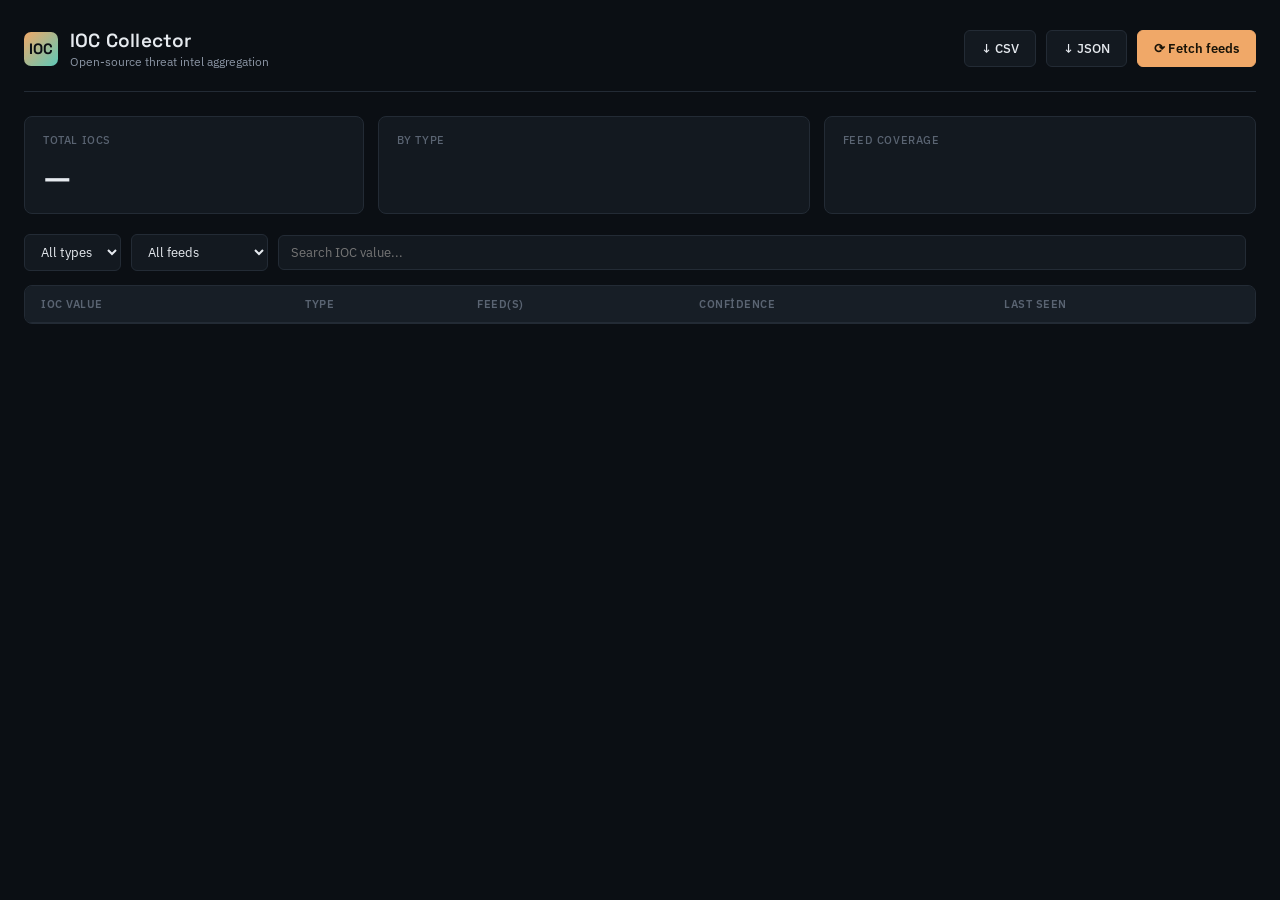
==== templates/index.html @ 56026344 "testing" ====
<!DOCTYPE html>
<html lang="az">
<head>
<meta charset="UTF-8">
<meta name="viewport" content="width=device-width, initial-scale=1.0">
<title>IOC Collector</title>
<link rel="preconnect" href="https://fonts.googleapis.com">
<link href="https://fonts.googleapis.com/css2?family=Space+Grotesk:wght@500;600;700&family=IBM+Plex+Sans:wght@400;500;600&family=IBM+Plex+Mono:wght@400;500;600&display=swap" rel="stylesheet">
<style>
  :root{
    --bg:#0B0F14;
    --panel:#131920;
    --panel-2:#171E26;
    --border:#232B35;
    --text:#E6EAEF;
    --text-dim:#8A94A3;
    --text-faint:#5A6472;
    --amber:#F0A868;
    --amber-dim:#8A6A48;
    --teal:#5EC8B8;
    --danger:#E0555F;
    --success:#5FBF77;
    --radius:8px;
  }
  *{box-sizing:border-box; margin:0; padding:0;}
  body{
    background:var(--bg);
    color:var(--text);
    font-family:'IBM Plex Sans', sans-serif;
    min-height:100vh;
  }
  .mono{font-family:'IBM Plex Mono', monospace;}
  .wrap{max-width:1280px; margin:0 auto; padding:28px 24px 60px;}

  /* Topbar */
  .topbar{
    display:flex; align-items:center; justify-content:space-between;
    padding-bottom:22px; border-bottom:1px solid var(--border); margin-bottom:24px;
  }
  .brand{display:flex; align-items:center; gap:12px;}
  .brand-mark{
    width:34px; height:34px; border-radius:7px;
    background:linear-gradient(135deg, var(--amber), var(--teal));
    display:flex; align-items:center; justify-content:center;
    font-family:'Space Grotesk', sans-serif; font-weight:700; color:#0B0F14; font-size:15px;
  }
  .brand h1{
    font-family:'Space Grotesk', sans-serif; font-size:19px; font-weight:600;
    letter-spacing:0.2px;
  }
  .brand span{color:var(--text-dim); font-size:12px; display:block; margin-top:1px;}

  .actions{display:flex; gap:10px; align-items:center;}
  .btn{
    font-family:'IBM Plex Sans', sans-serif; font-size:13px; font-weight:500;
    padding:9px 16px; border-radius:6px; border:1px solid var(--border);
    background:var(--panel); color:var(--text); cursor:pointer;
    display:flex; align-items:center; gap:7px; transition:all .15s ease;
  }
  .btn:hover{border-color:var(--text-faint); background:var(--panel-2);}
  .btn-primary{
    background:var(--amber); color:#1A1408; border-color:var(--amber); font-weight:600;
  }
  .btn-primary:hover{background:#f5b578; border-color:#f5b578;}
  .btn:disabled{opacity:.5; cursor:not-allowed;}
  .dot{width:6px; height:6px; border-radius:50%; background:currentColor;}

  /* Stat cards */
  .stats-row{
    display:grid; grid-template-columns:1.1fr 1.4fr 1.4fr; gap:14px; margin-bottom:20px;
  }
  .card{
    background:var(--panel); border:1px solid var(--border); border-radius:var(--radius);
    padding:16px 18px;
  }
  .card-label{
    font-size:11px; text-transform:uppercase; letter-spacing:0.6px; color:var(--text-faint);
    margin-bottom:10px; font-weight:500;
  }
  .big-num{
    font-family:'Space Grotesk', sans-serif; font-size:32px; font-weight:600; color:var(--text);
  }
  .big-num small{font-size:13px; color:var(--text-dim); font-weight:400; margin-left:6px;}

  .type-bars{display:flex; flex-direction:column; gap:7px;}
  .type-row{display:flex; align-items:center; gap:10px; font-size:12px;}
  .type-name{width:56px; color:var(--text-dim); font-family:'IBM Plex Mono', monospace;}
  .type-track{flex:1; height:6px; background:var(--panel-2); border-radius:3px; overflow:hidden;}
  .type-fill{height:100%; border-radius:3px; background:var(--teal);}
  .type-count{width:46px; text-align:right; color:var(--text-dim); font-family:'IBM Plex Mono', monospace;}

  .feed-list{display:flex; flex-direction:column; gap:8px;}
  .feed-row{display:flex; align-items:center; justify-content:space-between; font-size:12.5px;}
  .feed-name{display:flex; align-items:center; gap:8px; color:var(--text);}
  .feed-count{color:var(--text-dim); font-family:'IBM Plex Mono', monospace;}
  .status-dot{width:7px; height:7px; border-radius:50%; background:var(--success); box-shadow:0 0 6px var(--success);}
  .status-dot.off{background:var(--text-faint); box-shadow:none;}

  /* Filters */
  .filters{
    display:flex; gap:10px; margin-bottom:14px; flex-wrap:wrap; align-items:center;
  }
  .filters select, .filters input{
    background:var(--panel); border:1px solid var(--border); color:var(--text);
    padding:8px 12px; border-radius:6px; font-size:13px; font-family:'IBM Plex Sans', sans-serif;
  }
  .filters input{flex:1; min-width:200px;}
  .filters select:focus, .filters input:focus{outline:none; border-color:var(--amber-dim);}
  .result-count{font-size:12px; color:var(--text-faint); margin-left:auto;}

  /* Table */
  .table-wrap{
    background:var(--panel); border:1px solid var(--border); border-radius:var(--radius);
    overflow:hidden;
  }
  table{width:100%; border-collapse:collapse; font-size:13px;}
  thead th{
    text-align:left; padding:11px 16px; font-size:10.5px; text-transform:uppercase;
    letter-spacing:0.5px; color:var(--text-faint); font-weight:600;
    border-bottom:1px solid var(--border); background:var(--panel-2);
  }
  tbody td{
    padding:10px 16px; border-bottom:1px solid var(--border); vertical-align:middle;
  }
  tbody tr:last-child td{border-bottom:none;}
  tbody tr:hover{background:var(--panel-2);}
  .ioc-val{font-family:'IBM Plex Mono', monospace; font-size:12.5px; color:var(--text);
    max-width:360px; overflow:hidden; text-overflow:ellipsis; white-space:nowrap;}
  .badge{
    font-family:'IBM Plex Mono', monospace; font-size:10.5px; padding:2.5px 8px;
    border-radius:4px; text-transform:uppercase; letter-spacing:0.3px; font-weight:600;
  }
  .badge-ip{background:rgba(94,200,184,.14); color:var(--teal);}
  .badge-url{background:rgba(240,168,104,.14); color:var(--amber);}
  .badge-hash{background:rgba(224,85,95,.14); color:var(--danger);}
  .badge-domain{background:rgba(138,148,163,.14); color:var(--text-dim);}
  .feed-tag{font-family:'IBM Plex Mono', monospace; font-size:11.5px; color:var(--text-dim);}

  /* confidence mini-bar: signature element */
  .conf-wrap{display:flex; align-items:center; gap:8px;}
  .conf-segs{display:flex; gap:2px;}
  .seg{width:8px; height:9px; border-radius:1.5px; background:var(--panel-2); border:1px solid var(--border);}
  .seg.filled{background:var(--amber); border-color:var(--amber);}
  .conf-num{font-family:'IBM Plex Mono', monospace; font-size:11.5px; color:var(--text-dim); width:26px;}

  .last-seen{font-family:'IBM Plex Mono', monospace; font-size:11.5px; color:var(--text-faint);}

  /* Pagination */
  .pagination{
    display:flex; align-items:center; justify-content:center; gap:6px; padding:16px;
  }
  .page-btn{
    background:var(--panel-2); border:1px solid var(--border); color:var(--text-dim);
    padding:6px 12px; border-radius:5px; font-size:12px; cursor:pointer; font-family:'IBM Plex Mono', monospace;
  }
  .page-btn:hover:not(:disabled){border-color:var(--text-faint); color:var(--text);}
  .page-btn:disabled{opacity:.4; cursor:not-allowed;}
  .page-info{font-size:12px; color:var(--text-faint); padding:0 10px; font-family:'IBM Plex Mono', monospace;}

  .empty-state{padding:60px 20px; text-align:center; color:var(--text-faint); font-size:13px;}

  .toast{
    position:fixed; bottom:22px; right:22px; background:var(--panel); border:1px solid var(--border);
    border-left:3px solid var(--amber); border-radius:6px; padding:13px 18px; font-size:13px;
    box-shadow:0 8px 24px rgba(0,0,0,.4); display:none; max-width:340px;
  }
  .toast.show{display:block;}
  .toast.error{border-left-color:var(--danger);}

  @keyframes spin{to{transform:rotate(360deg);}}
  .spinner{
    width:13px; height:13px; border:2px solid rgba(255,255,255,.25); border-top-color:#1A1408;
    border-radius:50%; animation:spin .6s linear infinite; display:none;
  }
  .btn-primary.loading .spinner{display:inline-block;}
  .btn-primary.loading .btn-label{display:none;}

  @media (max-width:900px){
    .stats-row{grid-template-columns:1fr;}
    .ioc-val{max-width:160px;}
  }
</style>
</head>
<body>
<div class="wrap">

  <div class="topbar">
    <div class="brand">
      <div class="brand-mark">IOC</div>
      <div>
        <h1>IOC Collector</h1>
        <span>Open-source threat intel aggregation</span>
      </div>
    </div>
    <div class="actions">
      <button class="btn" id="exportCsvBtn">↓ CSV</button>
      <button class="btn" id="exportJsonBtn">↓ JSON</button>
      <button class="btn btn-primary" id="fetchBtn">
        <span class="spinner"></span>
        <span class="btn-label">⟳ Fetch feeds</span>
      </button>
    </div>
  </div>

  <div class="stats-row">
    <div class="card">
      <div class="card-label">Total IOCs</div>
      <div class="big-num" id="totalCount">—</div>
    </div>
    <div class="card">
      <div class="card-label">By Type</div>
      <div class="type-bars" id="typeBars"></div>
    </div>
    <div class="card">
      <div class="card-label">Feed Coverage</div>
      <div class="feed-list" id="feedList"></div>
    </div>
  </div>

  <div class="filters">
    <select id="typeFilter">
      <option value="">All types</option>
      <option value="ip">IP</option>
      <option value="url">URL</option>
      <option value="hash">Hash</option>
      <option value="domain">Domain</option>
    </select>
    <select id="feedFilter">
      <option value="">All feeds</option>
      <option value="feodo">Feodo</option>
      <option value="urlhaus">URLhaus</option>
      <option value="malwarebazaar">MalwareBazaar</option>
      <option value="spamhaus">Spamhaus</option>
    </select>
    <input type="text" id="searchInput" placeholder="Search IOC value...">
    <span class="result-count" id="resultCount"></span>
  </div>

  <div class="table-wrap">
    <table>
      <thead>
        <tr>
          <th>IOC Value</th>
          <th>Type</th>
          <th>Feed(s)</th>
          <th>Confidence</th>
          <th>Last Seen</th>
        </tr>
      </thead>
      <tbody id="tableBody"></tbody>
    </table>
    <div class="empty-state" id="emptyState" style="display:none;">
      No IOCs yet — click <strong>Fetch feeds</strong> to pull the latest indicators.
    </div>
  </div>

  <div class="pagination" id="pagination"></div>

</div>

<div class="toast" id="toast"></div>

<script>
const state = { page: 1, per_page: 50, type: "", feed: "", search: "" };
let searchDebounce = null;

const typeColors = { ip: "var(--teal)", url: "var(--amber)", hash: "var(--danger)", domain: "var(--text-dim)" };

function showToast(msg, isError=false){
  const t = document.getElementById("toast");
  t.textContent = msg;
  t.className = "toast show" + (isError ? " error" : "");
  setTimeout(()=> t.classList.remove("show"), 4200);
}

function badgeClass(type){
  return "badge badge-" + (["ip","url","hash","domain"].includes(type) ? type : "domain");
}

function confidenceBar(score){
  const filled = Math.round((score||0) / 25);
  let segs = "";
  for(let i=0;i<4;i++){
    segs += `<div class="seg ${i < filled ? 'filled' : ''}"></div>`;
  }
  return `<div class="conf-wrap"><div class="conf-segs">${segs}</div><span class="conf-num">${score||0}</span></div>`;
}

function formatDate(iso){
  if(!iso) return "—";
  try{
    const d = new Date(iso);
    return d.toISOString().slice(0,16).replace("T"," ");
  }catch(e){ return iso; }
}

async function loadStats(){
  const res = await fetch("/api/stats");
  const data = await res.json();

  document.getElementById("totalCount").innerHTML =
    data.total.toLocaleString() + (data.total ? "" : "");

  const maxType = Math.max(1, ...Object.values(data.by_type));
  const typeBars = document.getElementById("typeBars");
  typeBars.innerHTML = "";
  const order = ["ip","url","hash","domain"];
  order.forEach(t => {
    const count = data.by_type[t] || 0;
    if(count === 0 && !(t in data.by_type)) return;
    typeBars.innerHTML += `
      <div class="type-row">
        <span class="type-name">${t}</span>
        <div class="type-track"><div class="type-fill" style="width:${(count/maxType*100)}%; background:${typeColors[t]||'var(--teal)'}"></div></div>
        <span class="type-count">${count.toLocaleString()}</span>
      </div>`;
  });

  const feedList = document.getElementById("feedList");
  feedList.innerHTML = "";
  Object.entries(data.by_feed).forEach(([name, count]) => {
    feedList.innerHTML += `
      <div class="feed-row">
        <span class="feed-name"><span class="status-dot ${count>0?'':'off'}"></span>${name}</span>
        <span class="feed-count">${count.toLocaleString()}</span>
      </div>`;
  });
}

async function loadTable(){
  const params = new URLSearchParams({
    page: state.page, per_page: state.per_page,
    type: state.type, feed: state.feed, search: state.search
  });
  const res = await fetch("/api/iocs?" + params.toString());
  const data = await res.json();

  const tbody = document.getElementById("tableBody");
  const emptyState = document.getElementById("emptyState");

  if(data.items.length === 0){
    tbody.innerHTML = "";
    emptyState.style.display = "block";
  } else {
    emptyState.style.display = "none";
    tbody.innerHTML = data.items.map(ioc => `
      <tr>
        <td><div class="ioc-val" title="${escapeHtml(ioc.ioc_value)}">${escapeHtml(ioc.ioc_value)}</div></td>
        <td><span class="${badgeClass(ioc.ioc_type)}">${ioc.ioc_type}</span></td>
        <td><span class="feed-tag">${escapeHtml(ioc.source_feed || "")}</span></td>
        <td>${confidenceBar(ioc.confidence_score)}</td>
        <td><span class="last-seen">${formatDate(ioc.last_seen)}</span></td>
      </tr>
    `).join("");
  }

  document.getElementById("resultCount").textContent =
    data.total.toLocaleString() + " result" + (data.total===1?"":"s");

  renderPagination(data.page, data.total_pages);
}

function escapeHtml(s){
  const div = document.createElement("div");
  div.textContent = s ?? "";
  return div.innerHTML;
}

function renderPagination(page, totalPages){
  const el = document.getElementById("pagination");
  if(totalPages <= 1){ el.innerHTML = ""; return; }
  el.innerHTML = `
    <button class="page-btn" id="prevBtn" ${page<=1?"disabled":""}>← Prev</button>
    <span class="page-info">Page ${page} / ${totalPages}</span>
    <button class="page-btn" id="nextBtn" ${page>=totalPages?"disabled":""}>Next →</button>
  `;
  document.getElementById("prevBtn")?.addEventListener("click", ()=>{ state.page--; loadTable(); });
  document.getElementById("nextBtn")?.addEventListener("click", ()=>{ state.page++; loadTable(); });
}

async function refreshAll(){
  await Promise.all([loadStats(), loadTable()]);
}

document.getElementById("typeFilter").addEventListener("change", e=>{
  state.type = e.target.value; state.page = 1; loadTable();
});
document.getElementById("feedFilter").addEventListener("change", e=>{
  state.feed = e.target.value; state.page = 1; loadTable();
});
document.getElementById("searchInput").addEventListener("input", e=>{
  clearTimeout(searchDebounce);
  searchDebounce = setTimeout(()=>{
    state.search = e.target.value; state.page = 1; loadTable();
  }, 350);
});

document.getElementById("fetchBtn").addEventListener("click", async ()=>{
  const btn = document.getElementById("fetchBtn");
  btn.classList.add("loading");
  btn.disabled = true;
  try{
    const res = await fetch("/api/fetch", { method:"POST" });
    const data = await res.json();
    if(data.status === "ok"){
      showToast(`Fetched ${data.normalized_count.toLocaleString()} IOCs → ${data.total_in_db.toLocaleString()} total in DB`);
      await refreshAll();
    } else {
      showToast("Fetch failed: " + data.message, true);
    }
  } catch(e){
    showToast("Fetch failed: " + e.message, true);
  } finally {
    btn.classList.remove("loading");
    btn.disabled = false;
  }
});

document.getElementById("exportCsvBtn").addEventListener("click", ()=>{
  window.location.href = "/api/export?format=csv";
});
document.getElementById("exportJsonBtn").addEventListener("click", ()=>{
  window.location.href = "/api/export?format=json";
});

refreshAll();
</script>
</body>
</html>
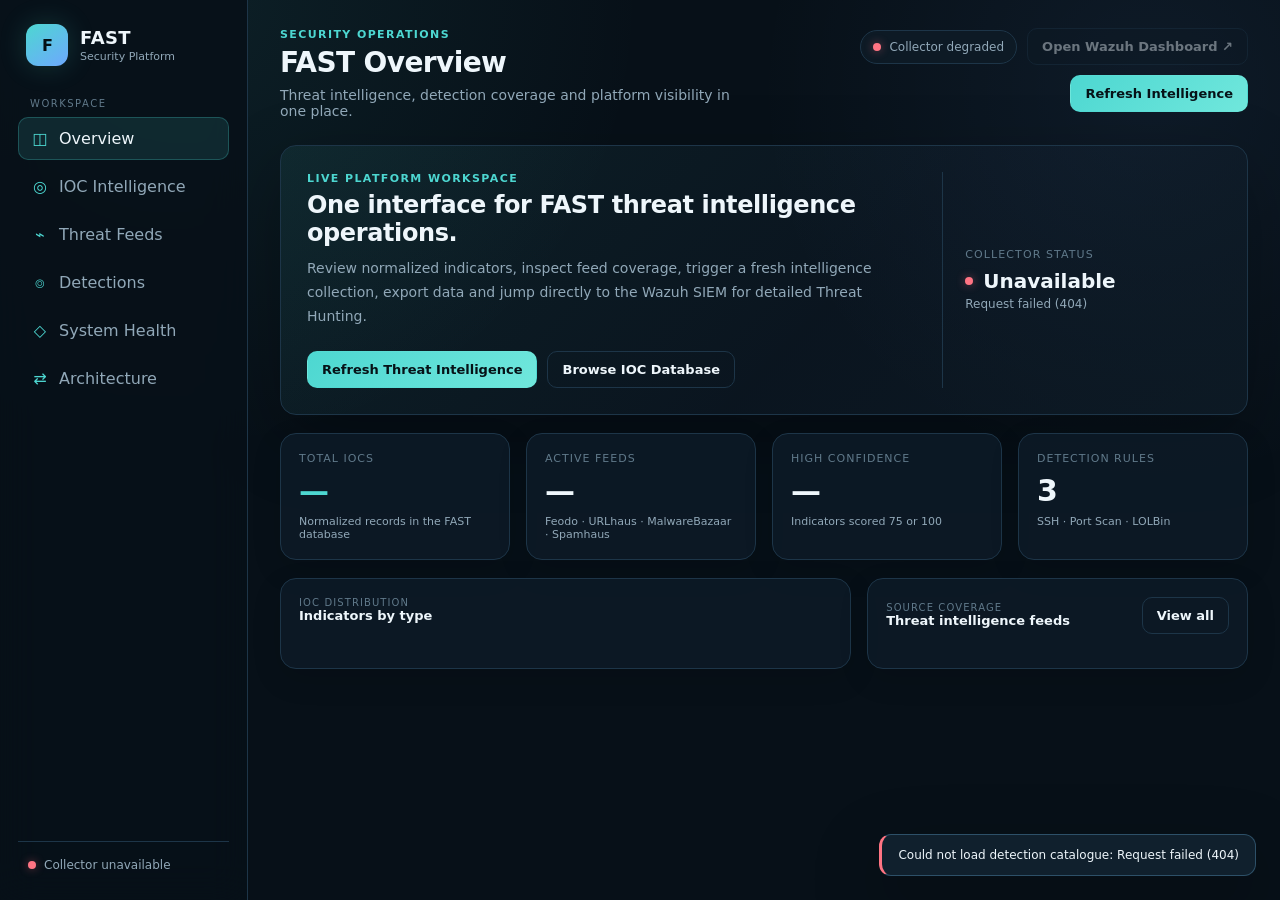
==== commit 7d22e821: "build FAST security dashboard UI" ====
--- a/templates/index.html
+++ b/templates/index.html
@@ -1,429 +1,478 @@
 <!DOCTYPE html>
-<html lang="az">
+<html lang="en">
 <head>
 <meta charset="UTF-8">
 <meta name="viewport" content="width=device-width, initial-scale=1.0">
-<title>IOC Collector</title>
-<link rel="preconnect" href="https://fonts.googleapis.com">
-<link href="https://fonts.googleapis.com/css2?family=Space+Grotesk:wght@500;600;700&family=IBM+Plex+Sans:wght@400;500;600&family=IBM+Plex+Mono:wght@400;500;600&display=swap" rel="stylesheet">
+<meta name="color-scheme" content="dark">
+<title>FAST Security Platform</title>
 <style>
   :root{
-    --bg:#0B0F14;
-    --panel:#131920;
-    --panel-2:#171E26;
-    --border:#232B35;
-    --text:#E6EAEF;
-    --text-dim:#8A94A3;
-    --text-faint:#5A6472;
-    --amber:#F0A868;
-    --amber-dim:#8A6A48;
-    --teal:#5EC8B8;
-    --danger:#E0555F;
-    --success:#5FBF77;
-    --radius:8px;
-  }
-  *{box-sizing:border-box; margin:0; padding:0;}
+    --bg:#071018;
+    --bg-soft:#0a1520;
+    --panel:#0d1a25;
+    --panel-2:#112231;
+    --panel-3:#152a3b;
+    --border:#1d3548;
+    --border-strong:#2d5068;
+    --text:#eef6fb;
+    --muted:#91a8b8;
+    --faint:#60798a;
+    --cyan:#4dd7d1;
+    --cyan-soft:rgba(77,215,209,.12);
+    --blue:#6ea8fe;
+    --amber:#f2b56b;
+    --red:#ff7483;
+    --green:#5dde94;
+    --shadow:0 24px 70px rgba(0,0,0,.28);
+    --radius:16px;
+    --radius-sm:10px;
+  }
+  *{box-sizing:border-box}
+  html{scroll-behavior:smooth}
   body{
-    background:var(--bg);
+    margin:0;
+    min-height:100vh;
+    background:
+      radial-gradient(circle at 15% 0%, rgba(77,215,209,.08), transparent 32%),
+      radial-gradient(circle at 90% 10%, rgba(110,168,254,.07), transparent 28%),
+      var(--bg);
     color:var(--text);
-    font-family:'IBM Plex Sans', sans-serif;
-    min-height:100vh;
-  }
-  .mono{font-family:'IBM Plex Mono', monospace;}
-  .wrap{max-width:1280px; margin:0 auto; padding:28px 24px 60px;}
-
-  /* Topbar */
-  .topbar{
-    display:flex; align-items:center; justify-content:space-between;
-    padding-bottom:22px; border-bottom:1px solid var(--border); margin-bottom:24px;
-  }
-  .brand{display:flex; align-items:center; gap:12px;}
+    font-family:Inter,ui-sans-serif,system-ui,-apple-system,BlinkMacSystemFont,"Segoe UI",sans-serif;
+  }
+  button,input,select{font:inherit}
+  button{color:inherit}
+  a{color:inherit;text-decoration:none}
+  .mono{font-family:"SFMono-Regular",Consolas,"Liberation Mono",monospace}
+
+  .app{display:grid;grid-template-columns:248px minmax(0,1fr);min-height:100vh}
+  .sidebar{
+    position:sticky;top:0;height:100vh;padding:24px 18px;border-right:1px solid var(--border);
+    background:rgba(7,16,24,.88);backdrop-filter:blur(18px);display:flex;flex-direction:column;z-index:10;
+  }
+  .brand{display:flex;align-items:center;gap:12px;padding:0 8px 24px}
   .brand-mark{
-    width:34px; height:34px; border-radius:7px;
-    background:linear-gradient(135deg, var(--amber), var(--teal));
-    display:flex; align-items:center; justify-content:center;
-    font-family:'Space Grotesk', sans-serif; font-weight:700; color:#0B0F14; font-size:15px;
-  }
-  .brand h1{
-    font-family:'Space Grotesk', sans-serif; font-size:19px; font-weight:600;
-    letter-spacing:0.2px;
-  }
-  .brand span{color:var(--text-dim); font-size:12px; display:block; margin-top:1px;}
-
-  .actions{display:flex; gap:10px; align-items:center;}
+    width:42px;height:42px;border-radius:12px;display:grid;place-items:center;
+    background:linear-gradient(145deg,var(--cyan),var(--blue));color:#041016;font-weight:900;letter-spacing:-1px;
+    box-shadow:0 0 28px rgba(77,215,209,.18);
+  }
+  .brand-title{font-size:18px;font-weight:800;letter-spacing:.4px}
+  .brand-sub{font-size:11px;color:var(--muted);margin-top:2px}
+  .nav-label{font-size:10px;text-transform:uppercase;letter-spacing:1.5px;color:var(--faint);padding:8px 12px}
+  .nav{display:flex;flex-direction:column;gap:5px}
+  .nav-btn{
+    width:100%;border:1px solid transparent;background:transparent;border-radius:10px;padding:11px 12px;
+    text-align:left;display:flex;align-items:center;gap:10px;color:var(--muted);cursor:pointer;transition:.16s ease;
+  }
+  .nav-btn:hover{color:var(--text);background:rgba(255,255,255,.025);border-color:var(--border)}
+  .nav-btn.active{color:var(--text);background:var(--cyan-soft);border-color:rgba(77,215,209,.25)}
+  .nav-icon{width:18px;text-align:center;color:var(--cyan)}
+  .sidebar-footer{margin-top:auto;padding:16px 10px 4px;border-top:1px solid var(--border)}
+  .mini-status{display:flex;align-items:center;gap:8px;color:var(--muted);font-size:12px}
+  .status-dot{width:8px;height:8px;border-radius:50%;background:var(--faint)}
+  .status-dot.good{background:var(--green);box-shadow:0 0 10px rgba(93,222,148,.55)}
+  .status-dot.bad{background:var(--red);box-shadow:0 0 10px rgba(255,116,131,.45)}
+
+  .main{min-width:0;padding:28px 32px 64px}
+  .topbar{display:flex;align-items:flex-start;justify-content:space-between;gap:20px;margin-bottom:26px}
+  .eyebrow{font-size:11px;text-transform:uppercase;letter-spacing:1.4px;color:var(--cyan);font-weight:700;margin-bottom:6px}
+  h1{font-size:28px;line-height:1.15;margin:0;font-weight:800;letter-spacing:-.6px}
+  .subtitle{margin:8px 0 0;color:var(--muted);font-size:14px}
+  .top-actions{display:flex;align-items:center;gap:10px;flex-wrap:wrap;justify-content:flex-end}
+  .health-pill{display:flex;align-items:center;gap:8px;padding:9px 12px;border:1px solid var(--border);border-radius:999px;background:var(--panel);font-size:12px;color:var(--muted)}
+
   .btn{
-    font-family:'IBM Plex Sans', sans-serif; font-size:13px; font-weight:500;
-    padding:9px 16px; border-radius:6px; border:1px solid var(--border);
-    background:var(--panel); color:var(--text); cursor:pointer;
-    display:flex; align-items:center; gap:7px; transition:all .15s ease;
-  }
-  .btn:hover{border-color:var(--text-faint); background:var(--panel-2);}
-  .btn-primary{
-    background:var(--amber); color:#1A1408; border-color:var(--amber); font-weight:600;
-  }
-  .btn-primary:hover{background:#f5b578; border-color:#f5b578;}
-  .btn:disabled{opacity:.5; cursor:not-allowed;}
-  .dot{width:6px; height:6px; border-radius:50%; background:currentColor;}
-
-  /* Stat cards */
-  .stats-row{
-    display:grid; grid-template-columns:1.1fr 1.4fr 1.4fr; gap:14px; margin-bottom:20px;
-  }
-  .card{
-    background:var(--panel); border:1px solid var(--border); border-radius:var(--radius);
-    padding:16px 18px;
-  }
-  .card-label{
-    font-size:11px; text-transform:uppercase; letter-spacing:0.6px; color:var(--text-faint);
-    margin-bottom:10px; font-weight:500;
-  }
-  .big-num{
-    font-family:'Space Grotesk', sans-serif; font-size:32px; font-weight:600; color:var(--text);
-  }
-  .big-num small{font-size:13px; color:var(--text-dim); font-weight:400; margin-left:6px;}
-
-  .type-bars{display:flex; flex-direction:column; gap:7px;}
-  .type-row{display:flex; align-items:center; gap:10px; font-size:12px;}
-  .type-name{width:56px; color:var(--text-dim); font-family:'IBM Plex Mono', monospace;}
-  .type-track{flex:1; height:6px; background:var(--panel-2); border-radius:3px; overflow:hidden;}
-  .type-fill{height:100%; border-radius:3px; background:var(--teal);}
-  .type-count{width:46px; text-align:right; color:var(--text-dim); font-family:'IBM Plex Mono', monospace;}
-
-  .feed-list{display:flex; flex-direction:column; gap:8px;}
-  .feed-row{display:flex; align-items:center; justify-content:space-between; font-size:12.5px;}
-  .feed-name{display:flex; align-items:center; gap:8px; color:var(--text);}
-  .feed-count{color:var(--text-dim); font-family:'IBM Plex Mono', monospace;}
-  .status-dot{width:7px; height:7px; border-radius:50%; background:var(--success); box-shadow:0 0 6px var(--success);}
-  .status-dot.off{background:var(--text-faint); box-shadow:none;}
-
-  /* Filters */
-  .filters{
-    display:flex; gap:10px; margin-bottom:14px; flex-wrap:wrap; align-items:center;
-  }
-  .filters select, .filters input{
-    background:var(--panel); border:1px solid var(--border); color:var(--text);
-    padding:8px 12px; border-radius:6px; font-size:13px; font-family:'IBM Plex Sans', sans-serif;
-  }
-  .filters input{flex:1; min-width:200px;}
-  .filters select:focus, .filters input:focus{outline:none; border-color:var(--amber-dim);}
-  .result-count{font-size:12px; color:var(--text-faint); margin-left:auto;}
-
-  /* Table */
-  .table-wrap{
-    background:var(--panel); border:1px solid var(--border); border-radius:var(--radius);
-    overflow:hidden;
-  }
-  table{width:100%; border-collapse:collapse; font-size:13px;}
-  thead th{
-    text-align:left; padding:11px 16px; font-size:10.5px; text-transform:uppercase;
-    letter-spacing:0.5px; color:var(--text-faint); font-weight:600;
-    border-bottom:1px solid var(--border); background:var(--panel-2);
-  }
-  tbody td{
-    padding:10px 16px; border-bottom:1px solid var(--border); vertical-align:middle;
-  }
-  tbody tr:last-child td{border-bottom:none;}
-  tbody tr:hover{background:var(--panel-2);}
-  .ioc-val{font-family:'IBM Plex Mono', monospace; font-size:12.5px; color:var(--text);
-    max-width:360px; overflow:hidden; text-overflow:ellipsis; white-space:nowrap;}
-  .badge{
-    font-family:'IBM Plex Mono', monospace; font-size:10.5px; padding:2.5px 8px;
-    border-radius:4px; text-transform:uppercase; letter-spacing:0.3px; font-weight:600;
-  }
-  .badge-ip{background:rgba(94,200,184,.14); color:var(--teal);}
-  .badge-url{background:rgba(240,168,104,.14); color:var(--amber);}
-  .badge-hash{background:rgba(224,85,95,.14); color:var(--danger);}
-  .badge-domain{background:rgba(138,148,163,.14); color:var(--text-dim);}
-  .feed-tag{font-family:'IBM Plex Mono', monospace; font-size:11.5px; color:var(--text-dim);}
-
-  /* confidence mini-bar: signature element */
-  .conf-wrap{display:flex; align-items:center; gap:8px;}
-  .conf-segs{display:flex; gap:2px;}
-  .seg{width:8px; height:9px; border-radius:1.5px; background:var(--panel-2); border:1px solid var(--border);}
-  .seg.filled{background:var(--amber); border-color:var(--amber);}
-  .conf-num{font-family:'IBM Plex Mono', monospace; font-size:11.5px; color:var(--text-dim); width:26px;}
-
-  .last-seen{font-family:'IBM Plex Mono', monospace; font-size:11.5px; color:var(--text-faint);}
-
-  /* Pagination */
-  .pagination{
-    display:flex; align-items:center; justify-content:center; gap:6px; padding:16px;
-  }
-  .page-btn{
-    background:var(--panel-2); border:1px solid var(--border); color:var(--text-dim);
-    padding:6px 12px; border-radius:5px; font-size:12px; cursor:pointer; font-family:'IBM Plex Mono', monospace;
-  }
-  .page-btn:hover:not(:disabled){border-color:var(--text-faint); color:var(--text);}
-  .page-btn:disabled{opacity:.4; cursor:not-allowed;}
-  .page-info{font-size:12px; color:var(--text-faint); padding:0 10px; font-family:'IBM Plex Mono', monospace;}
-
-  .empty-state{padding:60px 20px; text-align:center; color:var(--text-faint); font-size:13px;}
-
-  .toast{
-    position:fixed; bottom:22px; right:22px; background:var(--panel); border:1px solid var(--border);
-    border-left:3px solid var(--amber); border-radius:6px; padding:13px 18px; font-size:13px;
-    box-shadow:0 8px 24px rgba(0,0,0,.4); display:none; max-width:340px;
-  }
-  .toast.show{display:block;}
-  .toast.error{border-left-color:var(--danger);}
-
-  @keyframes spin{to{transform:rotate(360deg);}}
-  .spinner{
-    width:13px; height:13px; border:2px solid rgba(255,255,255,.25); border-top-color:#1A1408;
-    border-radius:50%; animation:spin .6s linear infinite; display:none;
-  }
-  .btn-primary.loading .spinner{display:inline-block;}
-  .btn-primary.loading .btn-label{display:none;}
-
-  @media (max-width:900px){
-    .stats-row{grid-template-columns:1fr;}
-    .ioc-val{max-width:160px;}
-  }
+    border:1px solid var(--border);background:var(--panel);border-radius:10px;padding:10px 14px;
+    cursor:pointer;font-size:13px;font-weight:700;transition:.16s ease;display:inline-flex;align-items:center;justify-content:center;gap:8px;
+  }
+  .btn:hover:not(:disabled){border-color:var(--border-strong);background:var(--panel-2);transform:translateY(-1px)}
+  .btn:disabled{opacity:.42;cursor:not-allowed}
+  .btn-primary{background:linear-gradient(135deg,var(--cyan),#70e7dc);border-color:transparent;color:#061217}
+  .btn-primary:hover:not(:disabled){background:linear-gradient(135deg,#68e5df,#8ff0e7)}
+  .btn-ghost{background:transparent}
+  .btn-danger{border-color:rgba(255,116,131,.25);color:#ffc3ca}
+  .spinner{width:14px;height:14px;border:2px solid rgba(6,18,23,.25);border-top-color:#061217;border-radius:50%;animation:spin .65s linear infinite;display:none}
+  .loading .spinner{display:inline-block}
+  @keyframes spin{to{transform:rotate(360deg)}}
+
+  .view{display:none}
+  .view.active{display:block;animation:fade .18s ease}
+  @keyframes fade{from{opacity:.65;transform:translateY(3px)}to{opacity:1;transform:none}}
+
+  .hero{
+    display:grid;grid-template-columns:minmax(0,1.55fr) minmax(260px,.7fr);gap:18px;padding:26px;
+    border:1px solid var(--border);border-radius:var(--radius);background:linear-gradient(135deg,rgba(77,215,209,.08),rgba(110,168,254,.03) 58%,rgba(13,26,37,.92));box-shadow:var(--shadow);margin-bottom:18px;
+  }
+  .hero h2{font-size:24px;margin:0 0 10px;letter-spacing:-.4px}
+  .hero p{margin:0;color:var(--muted);font-size:14px;line-height:1.7;max-width:700px}
+  .hero-actions{display:flex;gap:10px;margin-top:22px;flex-wrap:wrap}
+  .hero-side{border-left:1px solid var(--border);padding-left:22px;display:flex;flex-direction:column;justify-content:center}
+  .hero-side-label{font-size:11px;text-transform:uppercase;color:var(--faint);letter-spacing:1.1px}
+  .hero-state{display:flex;align-items:center;gap:10px;font-size:20px;font-weight:800;margin:8px 0 4px}
+  .hero-note{font-size:12px;color:var(--muted)}
+
+  .grid{display:grid;gap:16px}
+  .metrics{grid-template-columns:repeat(4,minmax(0,1fr));margin-bottom:18px}
+  .two-col{grid-template-columns:minmax(0,1.2fr) minmax(300px,.8fr)}
+  .three-col{grid-template-columns:repeat(3,minmax(0,1fr))}
+  .card{background:rgba(13,26,37,.92);border:1px solid var(--border);border-radius:var(--radius);padding:18px;box-shadow:0 10px 30px rgba(0,0,0,.12)}
+  .card-head{display:flex;align-items:center;justify-content:space-between;gap:10px;margin-bottom:16px}
+  .card-title{font-size:13px;font-weight:800}
+  .card-kicker{font-size:10px;text-transform:uppercase;letter-spacing:1.1px;color:var(--faint)}
+  .metric-label{font-size:11px;text-transform:uppercase;letter-spacing:1px;color:var(--faint);margin-bottom:8px}
+  .metric-value{font-size:30px;font-weight:850;letter-spacing:-.7px}
+  .metric-foot{font-size:11px;color:var(--muted);margin-top:7px}
+  .metric-accent{color:var(--cyan)}
+
+  .bars{display:flex;flex-direction:column;gap:12px}
+  .bar-row{display:grid;grid-template-columns:72px minmax(0,1fr) 64px;align-items:center;gap:10px;font-size:12px}
+  .bar-label{color:var(--muted);text-transform:uppercase;font-size:10px;font-weight:700;letter-spacing:.6px}
+  .bar-track{height:7px;border-radius:999px;background:#0a141d;border:1px solid var(--border);overflow:hidden}
+  .bar-fill{height:100%;border-radius:999px;background:linear-gradient(90deg,var(--cyan),var(--blue))}
+  .bar-count{text-align:right;color:var(--muted)}
+
+  .feed-summary{display:flex;flex-direction:column;gap:10px}
+  .feed-row{display:flex;align-items:center;justify-content:space-between;padding:10px 0;border-bottom:1px solid rgba(29,53,72,.65)}
+  .feed-row:last-child{border-bottom:0}
+  .feed-name{display:flex;align-items:center;gap:9px;font-size:13px;font-weight:700}
+  .feed-count{font-size:12px;color:var(--muted)}
+
+  .section-head{display:flex;align-items:flex-end;justify-content:space-between;gap:16px;margin-bottom:18px}
+  .section-head h2{font-size:22px;margin:0;letter-spacing:-.4px}
+  .section-head p{font-size:13px;color:var(--muted);margin:6px 0 0}
+  .section-actions{display:flex;gap:9px;flex-wrap:wrap}
+
+  .filters{display:grid;grid-template-columns:minmax(220px,1.4fr) 150px 180px 170px auto;gap:10px;margin-bottom:14px;align-items:center}
+  .control{width:100%;background:var(--panel);border:1px solid var(--border);border-radius:10px;padding:10px 12px;color:var(--text);outline:none}
+  .control:focus{border-color:rgba(77,215,209,.45);box-shadow:0 0 0 3px rgba(77,215,209,.06)}
+  .result-count{font-size:12px;color:var(--faint);text-align:right;white-space:nowrap}
+
+  .table-card{padding:0;overflow:hidden}
+  .table-scroll{overflow:auto}
+  table{width:100%;border-collapse:collapse;min-width:860px}
+  th{font-size:10px;text-transform:uppercase;letter-spacing:.9px;text-align:left;color:var(--faint);padding:13px 16px;background:var(--panel-2);border-bottom:1px solid var(--border)}
+  td{font-size:12.5px;padding:12px 16px;border-bottom:1px solid rgba(29,53,72,.62);vertical-align:middle}
+  tbody tr:hover{background:rgba(77,215,209,.025)}
+  tbody tr:last-child td{border-bottom:0}
+  .ioc-value{display:block;max-width:390px;overflow:hidden;text-overflow:ellipsis;white-space:nowrap}
+  .tag{display:inline-flex;align-items:center;border-radius:999px;padding:4px 8px;font-size:10px;font-weight:800;text-transform:uppercase;letter-spacing:.45px;border:1px solid var(--border)}
+  .tag.ip{color:#8ff3eb;background:rgba(77,215,209,.08);border-color:rgba(77,215,209,.18)}
+  .tag.url{color:#ffd39f;background:rgba(242,181,107,.08);border-color:rgba(242,181,107,.18)}
+  .tag.hash{color:#ffabb5;background:rgba(255,116,131,.08);border-color:rgba(255,116,131,.18)}
+  .tag.domain{color:#b9c9d4;background:rgba(145,168,184,.08)}
+  .confidence{display:flex;align-items:center;gap:8px}
+  .conf-segs{display:flex;gap:3px}
+  .seg{width:9px;height:10px;background:#0a141d;border:1px solid var(--border);border-radius:2px}
+  .seg.on{background:var(--cyan);border-color:var(--cyan)}
+  .empty{padding:52px 20px;text-align:center;color:var(--muted);display:none}
+  .pagination{display:flex;align-items:center;justify-content:center;gap:9px;padding:15px;border-top:1px solid var(--border)}
+  .page-btn{border:1px solid var(--border);background:var(--panel-2);border-radius:8px;padding:7px 11px;color:var(--muted);cursor:pointer}
+  .page-btn:disabled{opacity:.35;cursor:not-allowed}
+  .page-info{font-size:11px;color:var(--faint);padding:0 6px}
+
+  .feed-grid{grid-template-columns:repeat(2,minmax(0,1fr))}
+  .feed-card{position:relative;overflow:hidden}
+  .feed-card:before{content:"";position:absolute;inset:0 auto 0 0;width:3px;background:var(--cyan)}
+  .feed-card-top{display:flex;align-items:center;justify-content:space-between;margin-bottom:18px}
+  .feed-card h3{margin:0;font-size:17px}
+  .feed-card p{color:var(--muted);font-size:12.5px;line-height:1.6;margin:0}
+  .feed-meta{display:flex;justify-content:space-between;gap:12px;margin-top:18px;padding-top:14px;border-top:1px solid var(--border)}
+  .feed-meta strong{display:block;font-size:20px}
+  .feed-meta span{font-size:10px;text-transform:uppercase;letter-spacing:.8px;color:var(--faint)}
+  .state-chip{font-size:10px;font-weight:800;text-transform:uppercase;letter-spacing:.5px;padding:5px 8px;border-radius:999px;border:1px solid var(--border)}
+  .state-chip.live{color:#8ff0ba;border-color:rgba(93,222,148,.25);background:rgba(93,222,148,.07)}
+  .state-chip.idle{color:var(--muted)}
+
+  .detection-grid{grid-template-columns:repeat(3,minmax(0,1fr))}
+  .detection-card{display:flex;flex-direction:column;min-height:245px}
+  .detection-rule{font-size:11px;color:var(--cyan);letter-spacing:.7px;margin-bottom:12px}
+  .detection-card h3{font-size:17px;margin:0 0 10px}
+  .detection-card p{font-size:12.5px;line-height:1.65;color:var(--muted);margin:0}
+  .detection-bottom{margin-top:auto;padding-top:18px;display:flex;align-items:center;justify-content:space-between;border-top:1px solid var(--border)}
+  .severity{font-size:11px;color:var(--muted)}
+  .severity strong{font-size:18px;color:var(--text);margin-left:5px}
+  .mitre-list{display:flex;gap:5px;flex-wrap:wrap;justify-content:flex-end}
+
+  .system-grid{grid-template-columns:repeat(2,minmax(0,1fr))}
+  .system-item{display:flex;align-items:center;justify-content:space-between;gap:18px;padding:14px 0;border-bottom:1px solid var(--border)}
+  .system-item:last-child{border-bottom:0}
+  .system-name{font-size:13px;font-weight:750}
+  .system-desc{font-size:11px;color:var(--muted);margin-top:4px}
+  .system-value{text-align:right;font-size:12px;color:var(--muted)}
+
+  .architecture{display:flex;align-items:stretch;gap:12px;flex-wrap:wrap}
+  .arch-node{flex:1 1 150px;min-width:150px;padding:16px;border:1px solid var(--border);border-radius:12px;background:var(--panel-2)}
+  .arch-step{font-size:10px;color:var(--cyan);text-transform:uppercase;letter-spacing:.9px;margin-bottom:7px}
+  .arch-title{font-size:13px;font-weight:800}
+  .arch-desc{font-size:11px;color:var(--muted);margin-top:5px;line-height:1.5}
+  .arch-arrow{display:flex;align-items:center;color:var(--faint);font-size:20px}
+
+  .notice{border:1px solid rgba(242,181,107,.2);background:rgba(242,181,107,.05);border-radius:12px;padding:14px 16px;color:#e6c69f;font-size:12px;line-height:1.6;margin-top:16px}
+  .toast{position:fixed;right:24px;bottom:24px;max-width:420px;background:#10202d;border:1px solid var(--border-strong);border-left:3px solid var(--cyan);border-radius:12px;padding:13px 16px;box-shadow:var(--shadow);font-size:12px;display:none;z-index:30}
+  .toast.show{display:block;animation:fade .18s ease}
+  .toast.error{border-left-color:var(--red)}
+
+  @media(max-width:1100px){
+    .metrics{grid-template-columns:repeat(2,minmax(0,1fr))}
+    .detection-grid{grid-template-columns:1fr}
+    .filters{grid-template-columns:1fr 1fr 1fr}.filters .search{grid-column:1/-1}.result-count{text-align:left}
+  }
+  @media(max-width:820px){
+    .app{display:block}.sidebar{position:relative;height:auto;border-right:0;border-bottom:1px solid var(--border);padding:14px 16px}.brand{padding-bottom:12px}.nav-label,.sidebar-footer{display:none}.nav{flex-direction:row;overflow:auto;padding-bottom:2px}.nav-btn{width:auto;white-space:nowrap;padding:9px 11px}.main{padding:22px 16px 54px}.topbar{flex-direction:column}.top-actions{justify-content:flex-start}.hero{grid-template-columns:1fr}.hero-side{border-left:0;border-top:1px solid var(--border);padding:18px 0 0}.two-col,.feed-grid,.system-grid{grid-template-columns:1fr}.arch-arrow{transform:rotate(90deg)}
+  }
+  @media(max-width:560px){.metrics{grid-template-columns:1fr}.filters{grid-template-columns:1fr}.filters .search{grid-column:auto}.section-head{align-items:flex-start;flex-direction:column}.main{padding-left:12px;padding-right:12px}}
 </style>
 </head>
 <body>
-<div class="wrap">
-
-  <div class="topbar">
+<div class="app">
+  <aside class="sidebar">
     <div class="brand">
-      <div class="brand-mark">IOC</div>
+      <div class="brand-mark">F</div>
       <div>
-        <h1>IOC Collector</h1>
-        <span>Open-source threat intel aggregation</span>
+        <div class="brand-title">FAST</div>
+        <div class="brand-sub">Security Platform</div>
       </div>
     </div>
-    <div class="actions">
-      <button class="btn" id="exportCsvBtn">↓ CSV</button>
-      <button class="btn" id="exportJsonBtn">↓ JSON</button>
-      <button class="btn btn-primary" id="fetchBtn">
-        <span class="spinner"></span>
-        <span class="btn-label">⟳ Fetch feeds</span>
-      </button>
+    <div class="nav-label">Workspace</div>
+    <nav class="nav" aria-label="FAST navigation">
+      <button class="nav-btn active" data-view="overview"><span class="nav-icon">◫</span>Overview</button>
+      <button class="nav-btn" data-view="iocs"><span class="nav-icon">◎</span>IOC Intelligence</button>
+      <button class="nav-btn" data-view="feeds"><span class="nav-icon">⌁</span>Threat Feeds</button>
+      <button class="nav-btn" data-view="detections"><span class="nav-icon">⌾</span>Detections</button>
+      <button class="nav-btn" data-view="system"><span class="nav-icon">◇</span>System Health</button>
+      <button class="nav-btn" data-view="architecture"><span class="nav-icon">⇄</span>Architecture</button>
+    </nav>
+    <div class="sidebar-footer">
+      <div class="mini-status"><span class="status-dot" id="sideHealthDot"></span><span id="sideHealthText">Checking collector...</span></div>
     </div>
-  </div>
-
-  <div class="stats-row">
-    <div class="card">
-      <div class="card-label">Total IOCs</div>
-      <div class="big-num" id="totalCount">—</div>
-    </div>
-    <div class="card">
-      <div class="card-label">By Type</div>
-      <div class="type-bars" id="typeBars"></div>
-    </div>
-    <div class="card">
-      <div class="card-label">Feed Coverage</div>
-      <div class="feed-list" id="feedList"></div>
-    </div>
-  </div>
-
-  <div class="filters">
-    <select id="typeFilter">
-      <option value="">All types</option>
-      <option value="ip">IP</option>
-      <option value="url">URL</option>
-      <option value="hash">Hash</option>
-      <option value="domain">Domain</option>
-    </select>
-    <select id="feedFilter">
-      <option value="">All feeds</option>
-      <option value="feodo">Feodo</option>
-      <option value="urlhaus">URLhaus</option>
-      <option value="malwarebazaar">MalwareBazaar</option>
-      <option value="spamhaus">Spamhaus</option>
-    </select>
-    <input type="text" id="searchInput" placeholder="Search IOC value...">
-    <span class="result-count" id="resultCount"></span>
-  </div>
-
-  <div class="table-wrap">
-    <table>
-      <thead>
-        <tr>
-          <th>IOC Value</th>
-          <th>Type</th>
-          <th>Feed(s)</th>
-          <th>Confidence</th>
-          <th>Last Seen</th>
-        </tr>
-      </thead>
-      <tbody id="tableBody"></tbody>
-    </table>
-    <div class="empty-state" id="emptyState" style="display:none;">
-      No IOCs yet — click <strong>Fetch feeds</strong> to pull the latest indicators.
-    </div>
-  </div>
-
-  <div class="pagination" id="pagination"></div>
-
+  </aside>
+
+  <main class="main">
+    <header class="topbar">
+      <div>
+        <div class="eyebrow" id="pageEyebrow">Security operations</div>
+        <h1 id="pageTitle">FAST Overview</h1>
+        <p class="subtitle" id="pageSubtitle">Threat intelligence, detection coverage and platform visibility in one place.</p>
+      </div>
+      <div class="top-actions">
+        <div class="health-pill"><span class="status-dot" id="topHealthDot"></span><span id="topHealthText">Checking...</span></div>
+        <button class="btn" id="openWazuhBtn" disabled>Open Wazuh Dashboard ↗</button>
+        <button class="btn btn-primary refresh-trigger"><span class="spinner"></span><span class="refresh-label">Refresh Intelligence</span></button>
+      </div>
+    </header>
+
+    <section class="view active" id="view-overview">
+      <div class="hero">
+        <div>
+          <div class="eyebrow">Live platform workspace</div>
+          <h2>One interface for FAST threat intelligence operations.</h2>
+          <p>Review normalized indicators, inspect feed coverage, trigger a fresh intelligence collection, export data and jump directly to the Wazuh SIEM for detailed Threat Hunting.</p>
+          <div class="hero-actions">
+            <button class="btn btn-primary refresh-trigger"><span class="spinner"></span><span class="refresh-label">Refresh Threat Intelligence</span></button>
+            <button class="btn btn-ghost" data-goto="iocs">Browse IOC Database</button>
+          </div>
+        </div>
+        <div class="hero-side">
+          <div class="hero-side-label">Collector status</div>
+          <div class="hero-state"><span class="status-dot" id="heroHealthDot"></span><span id="heroHealthText">Checking</span></div>
+          <div class="hero-note" id="heroHealthNote">Waiting for /api/health</div>
+        </div>
+      </div>
+
+      <div class="grid metrics">
+        <div class="card"><div class="metric-label">Total IOCs</div><div class="metric-value metric-accent" id="metricTotal">—</div><div class="metric-foot">Normalized records in the FAST database</div></div>
+        <div class="card"><div class="metric-label">Active Feeds</div><div class="metric-value" id="metricFeeds">—</div><div class="metric-foot">Feodo · URLhaus · MalwareBazaar · Spamhaus</div></div>
+        <div class="card"><div class="metric-label">High Confidence</div><div class="metric-value" id="metricHigh">—</div><div class="metric-foot">Indicators scored 75 or 100</div></div>
+        <div class="card"><div class="metric-label">Detection Rules</div><div class="metric-value">3</div><div class="metric-foot">SSH · Port Scan · LOLBin</div></div>
+      </div>
+
+      <div class="grid two-col">
+        <div class="card">
+          <div class="card-head"><div><div class="card-kicker">IOC distribution</div><div class="card-title">Indicators by type</div></div></div>
+          <div class="bars" id="overviewTypeBars"></div>
+        </div>
+        <div class="card">
+          <div class="card-head"><div><div class="card-kicker">Source coverage</div><div class="card-title">Threat intelligence feeds</div></div><button class="btn btn-ghost" data-goto="feeds">View all</button></div>
+          <div class="feed-summary" id="overviewFeeds"></div>
+        </div>
+      </div>
+    </section>
+
+    <section class="view" id="view-iocs">
+      <div class="section-head">
+        <div><h2>IOC Intelligence</h2><p>Search, filter and export the normalized threat intelligence database.</p></div>
+        <div class="section-actions"><button class="btn" id="exportCsvBtn">Export CSV</button><button class="btn" id="exportJsonBtn">Export JSON</button></div>
+      </div>
+      <div class="filters">
+        <input class="control search" id="searchInput" type="search" placeholder="Search IOC value..." autocomplete="off">
+        <select class="control" id="typeFilter"><option value="">All types</option><option value="ip">IP</option><option value="url">URL</option><option value="hash">Hash</option><option value="domain">Domain</option></select>
+        <select class="control" id="feedFilter"><option value="">All feeds</option><option value="feodo">Feodo</option><option value="urlhaus">URLhaus</option><option value="malwarebazaar">MalwareBazaar</option><option value="spamhaus">Spamhaus</option></select>
+        <select class="control" id="scoreFilter"><option value="0">Any confidence</option><option value="50">50+</option><option value="75">75+</option><option value="100">100 only</option></select>
+        <div class="result-count" id="resultCount">—</div>
+      </div>
+      <div class="card table-card">
+        <div class="table-scroll">
+          <table>
+            <thead><tr><th>IOC Value</th><th>Type</th><th>Feed(s)</th><th>Confidence</th><th>Last Seen</th></tr></thead>
+            <tbody id="tableBody"></tbody>
+          </table>
+        </div>
+        <div class="empty" id="emptyState">No matching IOCs were found.</div>
+        <div class="pagination" id="pagination"></div>
+      </div>
+    </section>
+
+    <section class="view" id="view-feeds">
+      <div class="section-head"><div><h2>Threat Feeds</h2><p>Current provider coverage and the number of database records attributed to each source.</p></div><button class="btn btn-primary refresh-trigger"><span class="spinner"></span><span class="refresh-label">Refresh Feeds</span></button></div>
+      <div class="grid feed-grid" id="feedCards"></div>
+      <div class="notice">Feed status here represents whether the FAST database currently contains records attributed to that provider. The collector still treats providers independently, so one feed can fail without blocking the others.</div>
+    </section>
+
+    <section class="view" id="view-detections">
+      <div class="section-head"><div><h2>FAST Detections</h2><p>Detection catalogue deployed into Wazuh. Open the Wazuh Dashboard for live Threat Hunting events.</p></div><button class="btn" id="openWazuhBtn2" disabled>Open Wazuh Dashboard ↗</button></div>
+      <div class="grid detection-grid" id="detectionCards"></div>
+      <div class="notice">This screen describes the FAST detection layer without changing rule behavior. Live event investigation remains in Wazuh Threat Hunting, which is the SIEM interface for full alert payloads and timeline analysis.</div>
+    </section>
+
+    <section class="view" id="view-system">
+      <div class="section-head"><div><h2>System Health</h2><p>Read-only operational visibility for the web collector and its integration points.</p></div><button class="btn" id="systemRefreshBtn">Recheck</button></div>
+      <div class="grid system-grid">
+        <div class="card">
+          <div class="card-kicker">Collector</div><div class="card-title">FAST Web / IOC Database</div>
+          <div class="system-item"><div><div class="system-name">Web API</div><div class="system-desc">Flask health endpoint</div></div><div class="system-value" id="sysWeb">Checking...</div></div>
+          <div class="system-item"><div><div class="system-name">IOC Database</div><div class="system-desc">Current normalized IOC count</div></div><div class="system-value" id="sysDb">—</div></div>
+          <div class="system-item"><div><div class="system-name">Last UI Refresh</div><div class="system-desc">Browser-side dashboard refresh time</div></div><div class="system-value" id="sysRefresh">Not yet</div></div>
+        </div>
+        <div class="card">
+          <div class="card-kicker">Integrations</div><div class="card-title">Wazuh & security defaults</div>
+          <div class="system-item"><div><div class="system-name">Wazuh Dashboard</div><div class="system-desc">External SIEM / Threat Hunting interface</div></div><div class="system-value" id="sysWazuh">Not configured</div></div>
+          <div class="system-item"><div><div class="system-name">Web Bind</div><div class="system-desc">Controlled by FAST_WEB_BIND in deployment</div></div><div class="system-value">Deployment setting</div></div>
+          <div class="system-item"><div><div class="system-name">Flask Debug</div><div class="system-desc">Disabled by default in deployed environments</div></div><div class="system-value">Off by default</div></div>
+        </div>
+      </div>
+      <div class="notice">Wazuh Manager, Indexer and Filebeat health remain authoritative in <span class="mono">./bin/fast status</span>. This first UI version deliberately avoids Docker-socket access from the public web container.</div>
+    </section>
+
+    <section class="view" id="view-architecture">
+      <div class="section-head"><div><h2>FAST Architecture</h2><p>How external threat intelligence becomes normalized data and Wazuh detections.</p></div></div>
+      <div class="card">
+        <div class="architecture">
+          <div class="arch-node"><div class="arch-step">01 · Sources</div><div class="arch-title">Threat Intelligence Feeds</div><div class="arch-desc">Feodo, URLhaus, MalwareBazaar and Spamhaus provide raw indicators.</div></div>
+          <div class="arch-arrow">→</div>
+          <div class="arch-node"><div class="arch-step">02 · Collector</div><div class="arch-title">Normalize & Deduplicate</div><div class="arch-desc">FAST converts provider records into one schema and merges duplicate observations.</div></div>
+          <div class="arch-arrow">→</div>
+          <div class="arch-node"><div class="arch-step">03 · Intelligence</div><div class="arch-title">Score & Store</div><div class="arch-desc">Confidence is recalculated from source coverage and stored in SQLite.</div></div>
+          <div class="arch-arrow">→</div>
+          <div class="arch-node"><div class="arch-step">04 · SIEM</div><div class="arch-title">Wazuh CDB & Rules</div><div class="arch-desc">Validated IPv4/CIDR intelligence is exported to Wazuh alongside FAST rules.</div></div>
+          <div class="arch-arrow">→</div>
+          <div class="arch-node"><div class="arch-step">05 · Detection</div><div class="arch-title">Threat Hunting</div><div class="arch-desc">Wazuh analyzes endpoint activity and surfaces FAST security alerts.</div></div>
+        </div>
+      </div>
+    </section>
+  </main>
 </div>
-
 <div class="toast" id="toast"></div>
 
 <script>
-const state = { page: 1, per_page: 50, type: "", feed: "", search: "" };
-let searchDebounce = null;
-
-const typeColors = { ip: "var(--teal)", url: "var(--amber)", hash: "var(--danger)", domain: "var(--text-dim)" };
-
-function showToast(msg, isError=false){
-  const t = document.getElementById("toast");
-  t.textContent = msg;
-  t.className = "toast show" + (isError ? " error" : "");
-  setTimeout(()=> t.classList.remove("show"), 4200);
-}
-
-function badgeClass(type){
-  return "badge badge-" + (["ip","url","hash","domain"].includes(type) ? type : "domain");
-}
-
-function confidenceBar(score){
-  const filled = Math.round((score||0) / 25);
-  let segs = "";
-  for(let i=0;i<4;i++){
-    segs += `<div class="seg ${i < filled ? 'filled' : ''}"></div>`;
-  }
-  return `<div class="conf-wrap"><div class="conf-segs">${segs}</div><span class="conf-num">${score||0}</span></div>`;
-}
-
-function formatDate(iso){
-  if(!iso) return "—";
+const state={page:1,per_page:50,type:"",feed:"",search:"",min_score:0,stats:null,health:null,config:null};
+let searchTimer=null;
+const pageMeta={
+  overview:["Security operations","FAST Overview","Threat intelligence, detection coverage and platform visibility in one place."],
+  iocs:["Threat intelligence","IOC Intelligence","Search, filter and export normalized indicators."],
+  feeds:["Threat intelligence","Threat Feeds","Provider coverage across the FAST intelligence pipeline."],
+  detections:["Detection engineering","FAST Detections","Detection catalogue integrated with the Wazuh SIEM."],
+  system:["Operations","System Health","Read-only health and integration visibility."],
+  architecture:["Platform","FAST Architecture","From external feeds to Wazuh Threat Hunting."]
+};
+const feedInfo={
+  feodo:{title:"Feodo Tracker",desc:"Botnet command-and-control IPv4 intelligence from abuse.ch."},
+  urlhaus:{title:"URLhaus",desc:"Malicious URL intelligence from the abuse.ch Community service."},
+  malwarebazaar:{title:"MalwareBazaar",desc:"Recent malware sample hashes and metadata from abuse.ch."},
+  spamhaus:{title:"Spamhaus DROP",desc:"High-risk IPv4 network ranges from the Spamhaus DROP dataset."}
+};
+
+function byId(id){return document.getElementById(id)}
+function number(v){return Number(v||0).toLocaleString()}
+function showToast(message,error=false){const el=byId("toast");el.textContent=message;el.className="toast show"+(error?" error":"");clearTimeout(el._timer);el._timer=setTimeout(()=>el.classList.remove("show"),4800)}
+function setDot(el,status){el.classList.remove("good","bad");if(status===true)el.classList.add("good");if(status===false)el.classList.add("bad")}
+function formatDate(value){if(!value)return "—";const d=new Date(value);return Number.isNaN(d.getTime())?String(value):d.toISOString().slice(0,16).replace("T"," ")+" UTC"}
+
+function goTo(view){
+  document.querySelectorAll(".view").forEach(el=>el.classList.toggle("active",el.id===`view-${view}`));
+  document.querySelectorAll(".nav-btn").forEach(el=>el.classList.toggle("active",el.dataset.view===view));
+  const meta=pageMeta[view]||pageMeta.overview;byId("pageEyebrow").textContent=meta[0];byId("pageTitle").textContent=meta[1];byId("pageSubtitle").textContent=meta[2];
+  window.scrollTo({top:0,behavior:"smooth"});
+}
+document.querySelectorAll(".nav-btn").forEach(btn=>btn.addEventListener("click",()=>goTo(btn.dataset.view)));
+document.querySelectorAll("[data-goto]").forEach(btn=>btn.addEventListener("click",()=>goTo(btn.dataset.goto)));
+
+async function fetchJson(url,options){const res=await fetch(url,options);let data={};try{data=await res.json()}catch(_e){}if(!res.ok)throw new Error(data.message||`Request failed (${res.status})`);return data}
+
+async function loadHealth(){
   try{
-    const d = new Date(iso);
-    return d.toISOString().slice(0,16).replace("T"," ");
-  }catch(e){ return iso; }
+    const data=await fetchJson("/api/health");state.health=data;const ok=data.status==="ok";
+    [byId("sideHealthDot"),byId("topHealthDot"),byId("heroHealthDot")].forEach(el=>setDot(el,ok));
+    byId("sideHealthText").textContent=ok?"Collector online":"Collector unavailable";
+    byId("topHealthText").textContent=ok?"Collector healthy":"Collector degraded";
+    byId("heroHealthText").textContent=ok?"Ready":"Degraded";
+    byId("heroHealthNote").textContent=ok?`${number(data.ioc_count)} IOCs available through the web API.`:"The collector health endpoint reported an error.";
+    byId("sysWeb").textContent=ok?"Healthy":"Degraded";byId("sysDb").textContent=number(data.ioc_count);
+  }catch(err){state.health=null;[byId("sideHealthDot"),byId("topHealthDot"),byId("heroHealthDot")].forEach(el=>setDot(el,false));byId("sideHealthText").textContent="Collector unavailable";byId("topHealthText").textContent="Collector degraded";byId("heroHealthText").textContent="Unavailable";byId("heroHealthNote").textContent=err.message;byId("sysWeb").textContent="Unavailable";}
+}
+
+async function loadConfig(){
+  try{state.config=await fetchJson("/api/ui-config");const url=state.config.wazuh_dashboard_url||"";[byId("openWazuhBtn"),byId("openWazuhBtn2")].forEach(btn=>{btn.disabled=!url;btn.title=url?"Open configured Wazuh Dashboard":"Set FAST_WAZUH_DASHBOARD_URL to enable this button";btn.onclick=url?()=>window.open(url,"_blank","noopener,noreferrer"):null});byId("sysWazuh").textContent=url?"Configured":"Not configured";}catch(err){byId("sysWazuh").textContent="Configuration unavailable";}
+}
+
+function renderTypeBars(target,byType){
+  const el=byId(target);el.textContent="";const entries=Object.entries(byType||{});const max=Math.max(1,...entries.map(([,v])=>v));
+  if(!entries.length){const p=document.createElement("div");p.className="metric-foot";p.textContent="No IOC data yet.";el.appendChild(p);return;}
+  ["ip","url","hash","domain"].forEach(type=>{if(!(type in byType))return;const row=document.createElement("div");row.className="bar-row";const label=document.createElement("div");label.className="bar-label";label.textContent=type;const track=document.createElement("div");track.className="bar-track";const fill=document.createElement("div");fill.className="bar-fill";fill.style.width=`${Math.max(2,(byType[type]/max)*100)}%`;track.appendChild(fill);const count=document.createElement("div");count.className="bar-count mono";count.textContent=number(byType[type]);row.append(label,track,count);el.appendChild(row);});
+}
+
+function renderOverviewFeeds(byFeed){
+  const el=byId("overviewFeeds");el.textContent="";Object.keys(feedInfo).forEach(name=>{const count=Number((byFeed||{})[name]||0);const row=document.createElement("div");row.className="feed-row";const left=document.createElement("div");left.className="feed-name";const dot=document.createElement("span");dot.className="status-dot"+(count>0?" good":"");const label=document.createElement("span");label.textContent=feedInfo[name].title;left.append(dot,label);const val=document.createElement("div");val.className="feed-count mono";val.textContent=number(count);row.append(left,val);el.appendChild(row);});
+}
+
+function renderFeedCards(byFeed){
+  const root=byId("feedCards");root.textContent="";Object.entries(feedInfo).forEach(([name,info])=>{const count=Number((byFeed||{})[name]||0);const card=document.createElement("article");card.className="card feed-card";const top=document.createElement("div");top.className="feed-card-top";const h=document.createElement("h3");h.textContent=info.title;const chip=document.createElement("span");chip.className="state-chip "+(count>0?"live":"idle");chip.textContent=count>0?"Active":"No data";top.append(h,chip);const p=document.createElement("p");p.textContent=info.desc;const meta=document.createElement("div");meta.className="feed-meta";const metric=document.createElement("div");const strong=document.createElement("strong");strong.className="mono";strong.textContent=number(count);const small=document.createElement("span");small.textContent="Database records";metric.append(strong,small);const stateBox=document.createElement("div");stateBox.style.textAlign="right";const stateStrong=document.createElement("strong");stateStrong.textContent=count>0?"Ready":"Idle";const stateSmall=document.createElement("span");stateSmall.textContent="Current coverage";stateBox.append(stateStrong,stateSmall);meta.append(metric,stateBox);card.append(top,p,meta);root.appendChild(card);});
 }
 
 async function loadStats(){
-  const res = await fetch("/api/stats");
-  const data = await res.json();
-
-  document.getElementById("totalCount").innerHTML =
-    data.total.toLocaleString() + (data.total ? "" : "");
-
-  const maxType = Math.max(1, ...Object.values(data.by_type));
-  const typeBars = document.getElementById("typeBars");
-  typeBars.innerHTML = "";
-  const order = ["ip","url","hash","domain"];
-  order.forEach(t => {
-    const count = data.by_type[t] || 0;
-    if(count === 0 && !(t in data.by_type)) return;
-    typeBars.innerHTML += `
-      <div class="type-row">
-        <span class="type-name">${t}</span>
-        <div class="type-track"><div class="type-fill" style="width:${(count/maxType*100)}%; background:${typeColors[t]||'var(--teal)'}"></div></div>
-        <span class="type-count">${count.toLocaleString()}</span>
-      </div>`;
-  });
-
-  const feedList = document.getElementById("feedList");
-  feedList.innerHTML = "";
-  Object.entries(data.by_feed).forEach(([name, count]) => {
-    feedList.innerHTML += `
-      <div class="feed-row">
-        <span class="feed-name"><span class="status-dot ${count>0?'':'off'}"></span>${name}</span>
-        <span class="feed-count">${count.toLocaleString()}</span>
-      </div>`;
-  });
-}
+  const data=await fetchJson("/api/stats");state.stats=data;byId("metricTotal").textContent=number(data.total);const active=Object.values(data.by_feed||{}).filter(v=>Number(v)>0).length;byId("metricFeeds").textContent=`${active}/4`;const high=Number((data.by_score||{})["75"]||0)+Number((data.by_score||{})["100"]||0);byId("metricHigh").textContent=number(high);renderTypeBars("overviewTypeBars",data.by_type||{});renderOverviewFeeds(data.by_feed||{});renderFeedCards(data.by_feed||{});return data;
+}
+
+function confidenceCell(score){const wrap=document.createElement("div");wrap.className="confidence";const segs=document.createElement("div");segs.className="conf-segs";const filled=Math.round(Number(score||0)/25);for(let i=0;i<4;i++){const s=document.createElement("span");s.className="seg"+(i<filled?" on":"");segs.appendChild(s)}const val=document.createElement("span");val.className="mono";val.textContent=String(score||0);wrap.append(segs,val);return wrap}
+function badge(type){const el=document.createElement("span");const safe=["ip","url","hash","domain"].includes(type)?type:"domain";el.className=`tag ${safe}`;el.textContent=type||"unknown";return el}
 
 async function loadTable(){
-  const params = new URLSearchParams({
-    page: state.page, per_page: state.per_page,
-    type: state.type, feed: state.feed, search: state.search
-  });
-  const res = await fetch("/api/iocs?" + params.toString());
-  const data = await res.json();
-
-  const tbody = document.getElementById("tableBody");
-  const emptyState = document.getElementById("emptyState");
-
-  if(data.items.length === 0){
-    tbody.innerHTML = "";
-    emptyState.style.display = "block";
-  } else {
-    emptyState.style.display = "none";
-    tbody.innerHTML = data.items.map(ioc => `
-      <tr>
-        <td><div class="ioc-val" title="${escapeHtml(ioc.ioc_value)}">${escapeHtml(ioc.ioc_value)}</div></td>
-        <td><span class="${badgeClass(ioc.ioc_type)}">${ioc.ioc_type}</span></td>
-        <td><span class="feed-tag">${escapeHtml(ioc.source_feed || "")}</span></td>
-        <td>${confidenceBar(ioc.confidence_score)}</td>
-        <td><span class="last-seen">${formatDate(ioc.last_seen)}</span></td>
-      </tr>
-    `).join("");
-  }
-
-  document.getElementById("resultCount").textContent =
-    data.total.toLocaleString() + " result" + (data.total===1?"":"s");
-
-  renderPagination(data.page, data.total_pages);
-}
-
-function escapeHtml(s){
-  const div = document.createElement("div");
-  div.textContent = s ?? "";
-  return div.innerHTML;
-}
-
-function renderPagination(page, totalPages){
-  const el = document.getElementById("pagination");
-  if(totalPages <= 1){ el.innerHTML = ""; return; }
-  el.innerHTML = `
-    <button class="page-btn" id="prevBtn" ${page<=1?"disabled":""}>← Prev</button>
-    <span class="page-info">Page ${page} / ${totalPages}</span>
-    <button class="page-btn" id="nextBtn" ${page>=totalPages?"disabled":""}>Next →</button>
-  `;
-  document.getElementById("prevBtn")?.addEventListener("click", ()=>{ state.page--; loadTable(); });
-  document.getElementById("nextBtn")?.addEventListener("click", ()=>{ state.page++; loadTable(); });
-}
-
-async function refreshAll(){
-  await Promise.all([loadStats(), loadTable()]);
-}
-
-document.getElementById("typeFilter").addEventListener("change", e=>{
-  state.type = e.target.value; state.page = 1; loadTable();
-});
-document.getElementById("feedFilter").addEventListener("change", e=>{
-  state.feed = e.target.value; state.page = 1; loadTable();
-});
-document.getElementById("searchInput").addEventListener("input", e=>{
-  clearTimeout(searchDebounce);
-  searchDebounce = setTimeout(()=>{
-    state.search = e.target.value; state.page = 1; loadTable();
-  }, 350);
-});
-
-document.getElementById("fetchBtn").addEventListener("click", async ()=>{
-  const btn = document.getElementById("fetchBtn");
-  btn.classList.add("loading");
-  btn.disabled = true;
-  try{
-    const res = await fetch("/api/fetch", { method:"POST" });
-    const data = await res.json();
-    if(data.status === "ok"){
-      showToast(`Fetched ${data.normalized_count.toLocaleString()} IOCs → ${data.total_in_db.toLocaleString()} total in DB`);
-      await refreshAll();
-    } else {
-      showToast("Fetch failed: " + data.message, true);
-    }
-  } catch(e){
-    showToast("Fetch failed: " + e.message, true);
-  } finally {
-    btn.classList.remove("loading");
-    btn.disabled = false;
-  }
-});
-
-document.getElementById("exportCsvBtn").addEventListener("click", ()=>{
-  window.location.href = "/api/export?format=csv";
-});
-document.getElementById("exportJsonBtn").addEventListener("click", ()=>{
-  window.location.href = "/api/export?format=json";
-});
-
-refreshAll();
+  const params=new URLSearchParams({page:String(state.page),per_page:String(state.per_page),type:state.type,feed:state.feed,search:state.search,min_score:String(state.min_score)});const data=await fetchJson("/api/iocs?"+params.toString());
+  const body=byId("tableBody");body.textContent="";byId("emptyState").style.display=data.items.length?"none":"block";
+  data.items.forEach(ioc=>{const tr=document.createElement("tr");const valueTd=document.createElement("td");const value=document.createElement("span");value.className="ioc-value mono";value.textContent=ioc.ioc_value||"";value.title=ioc.ioc_value||"";valueTd.appendChild(value);const typeTd=document.createElement("td");typeTd.appendChild(badge(ioc.ioc_type));const feedTd=document.createElement("td");feedTd.className="mono";feedTd.style.color="var(--muted)";feedTd.textContent=ioc.source_feed||"";const confTd=document.createElement("td");confTd.appendChild(confidenceCell(ioc.confidence_score));const lastTd=document.createElement("td");lastTd.className="mono";lastTd.style.color="var(--faint)";lastTd.textContent=formatDate(ioc.last_seen);tr.append(valueTd,typeTd,feedTd,confTd,lastTd);body.appendChild(tr)});
+  byId("resultCount").textContent=`${number(data.total)} result${data.total===1?"":"s"}`;renderPagination(data.page,data.total_pages);
+}
+function renderPagination(page,total){const root=byId("pagination");root.textContent="";if(total<=1)return;const prev=document.createElement("button");prev.className="page-btn";prev.textContent="← Prev";prev.disabled=page<=1;prev.onclick=()=>{state.page--;loadTable()};const info=document.createElement("span");info.className="page-info mono";info.textContent=`Page ${page} / ${total}`;const next=document.createElement("button");next.className="page-btn";next.textContent="Next →";next.disabled=page>=total;next.onclick=()=>{state.page++;loadTable()};root.append(prev,info,next)}
+
+async function loadDetections(){
+  try{const data=await fetchJson("/api/detections");const root=byId("detectionCards");root.textContent="";data.items.forEach(item=>{const card=document.createElement("article");card.className="card detection-card";const rule=document.createElement("div");rule.className="detection-rule mono";rule.textContent=`FAST RULE ${item.id}`;const h=document.createElement("h3");h.textContent=item.name;const p=document.createElement("p");p.textContent=item.description;const bottom=document.createElement("div");bottom.className="detection-bottom";const sev=document.createElement("div");sev.className="severity";sev.append("Level ");const strong=document.createElement("strong");strong.textContent=String(item.level);sev.appendChild(strong);const mitres=document.createElement("div");mitres.className="mitre-list";(item.mitre||[]).forEach(id=>{const t=document.createElement("span");t.className="tag domain mono";t.textContent=id;mitres.appendChild(t)});bottom.append(sev,mitres);card.append(rule,h,p,bottom);root.appendChild(card)});}catch(err){showToast("Could not load detection catalogue: "+err.message,true)}
+}
+
+function setRefreshing(on){document.querySelectorAll(".refresh-trigger").forEach(btn=>{btn.disabled=on;btn.classList.toggle("loading",on);const label=btn.querySelector(".refresh-label");if(label)label.textContent=on?"Refreshing...":btn.closest("#view-feeds")?"Refresh Feeds":btn.closest(".hero")?"Refresh Threat Intelligence":"Refresh Intelligence";});}
+async function refreshThreatIntel(){setRefreshing(true);try{const data=await fetchJson("/api/fetch",{method:"POST"});const feeds=Object.entries(data.raw_counts||{}).map(([k,v])=>`${k}: ${number(v)}`).join(" · ");showToast(`Refresh complete. ${number(data.normalized_count)} normalized · ${number(data.total_in_db)} total. ${feeds}`);state.page=1;await Promise.all([loadStats(),loadTable(),loadHealth()]);const now=new Date().toLocaleString();byId("sysRefresh").textContent=now;}catch(err){showToast("Threat intelligence refresh failed: "+err.message,true)}finally{setRefreshing(false)}}
+document.querySelectorAll(".refresh-trigger").forEach(btn=>btn.addEventListener("click",refreshThreatIntel));
+
+byId("typeFilter").addEventListener("change",e=>{state.type=e.target.value;state.page=1;loadTable()});
+byId("feedFilter").addEventListener("change",e=>{state.feed=e.target.value;state.page=1;loadTable()});
+byId("scoreFilter").addEventListener("change",e=>{state.min_score=Number(e.target.value||0);state.page=1;loadTable()});
+byId("searchInput").addEventListener("input",e=>{clearTimeout(searchTimer);searchTimer=setTimeout(()=>{state.search=e.target.value.trim();state.page=1;loadTable()},300)});
+byId("exportCsvBtn").addEventListener("click",()=>{window.location.href="/api/export?format=csv"});
+byId("exportJsonBtn").addEventListener("click",()=>{window.location.href="/api/export?format=json"});
+byId("systemRefreshBtn").addEventListener("click",async()=>{await Promise.all([loadHealth(),loadStats(),loadConfig()]);byId("sysRefresh").textContent=new Date().toLocaleString();showToast("System view refreshed.")});
+
+async function boot(){
+  try{await Promise.all([loadHealth(),loadConfig(),loadStats(),loadTable(),loadDetections()]);byId("sysRefresh").textContent=new Date().toLocaleString();}
+  catch(err){showToast("Dashboard initialization failed: "+err.message,true)}
+}
+boot();
 </script>
 </body>
 </html>
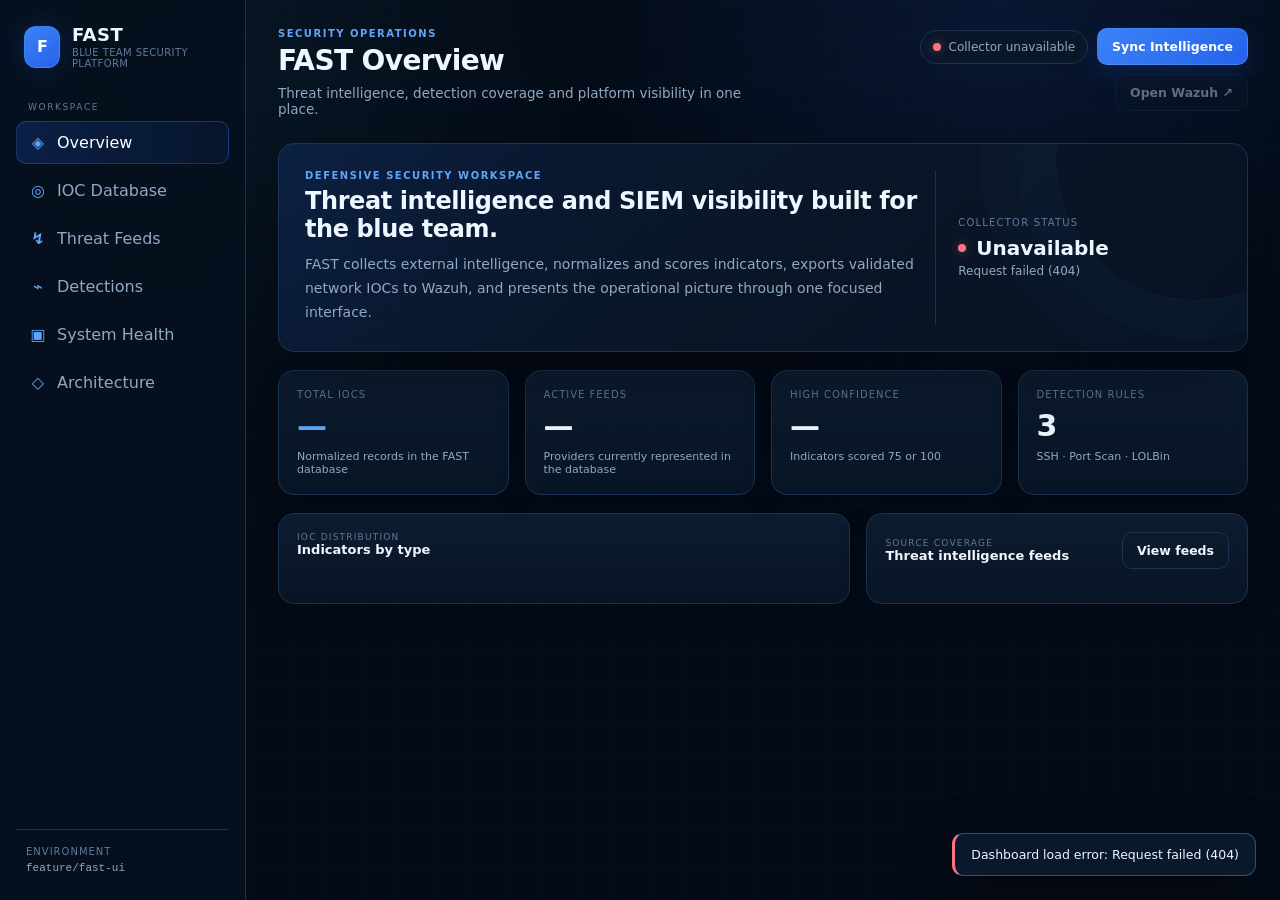
==== commit 47b202f5: "refine FAST UI blue-team theme and remove duplicate controls" ====
--- a/templates/index.html
+++ b/templates/index.html
@@ -7,162 +7,168 @@
 <title>FAST Security Platform</title>
 <style>
   :root{
-    --bg:#071018;
-    --bg-soft:#0a1520;
-    --panel:#0d1a25;
-    --panel-2:#112231;
-    --panel-3:#152a3b;
-    --border:#1d3548;
-    --border-strong:#2d5068;
-    --text:#eef6fb;
-    --muted:#91a8b8;
-    --faint:#60798a;
-    --cyan:#4dd7d1;
-    --cyan-soft:rgba(77,215,209,.12);
-    --blue:#6ea8fe;
-    --amber:#f2b56b;
-    --red:#ff7483;
-    --green:#5dde94;
-    --shadow:0 24px 70px rgba(0,0,0,.28);
+    --bg:#040b16;
+    --bg-2:#071121;
+    --sidebar:#06101e;
+    --panel:#0a1728;
+    --panel-2:#0d1d31;
+    --panel-3:#10243b;
+    --border:#183452;
+    --border-strong:#24517d;
+    --text:#eef6ff;
+    --muted:#91a8c2;
+    --faint:#607b99;
+    --blue:#3b82f6;
+    --blue-2:#2563eb;
+    --blue-3:#60a5fa;
+    --cyan:#38bdf8;
+    --blue-soft:rgba(59,130,246,.13);
+    --cyan-soft:rgba(56,189,248,.09);
+    --green:#52d790;
+    --amber:#f3bd69;
+    --red:#fb7185;
+    --shadow:0 24px 70px rgba(0,0,0,.32);
     --radius:16px;
-    --radius-sm:10px;
   }
   *{box-sizing:border-box}
   html{scroll-behavior:smooth}
   body{
     margin:0;
     min-height:100vh;
-    background:
-      radial-gradient(circle at 15% 0%, rgba(77,215,209,.08), transparent 32%),
-      radial-gradient(circle at 90% 10%, rgba(110,168,254,.07), transparent 28%),
-      var(--bg);
     color:var(--text);
     font-family:Inter,ui-sans-serif,system-ui,-apple-system,BlinkMacSystemFont,"Segoe UI",sans-serif;
+    background:
+      linear-gradient(rgba(37,99,235,.025) 1px, transparent 1px),
+      linear-gradient(90deg, rgba(37,99,235,.025) 1px, transparent 1px),
+      radial-gradient(circle at 78% 0%, rgba(37,99,235,.13), transparent 32%),
+      radial-gradient(circle at 18% 10%, rgba(56,189,248,.06), transparent 28%),
+      var(--bg);
+    background-size:36px 36px,36px 36px,auto,auto,auto;
   }
   button,input,select{font:inherit}
   button{color:inherit}
   a{color:inherit;text-decoration:none}
   .mono{font-family:"SFMono-Regular",Consolas,"Liberation Mono",monospace}
 
-  .app{display:grid;grid-template-columns:248px minmax(0,1fr);min-height:100vh}
+  .app{display:grid;grid-template-columns:246px minmax(0,1fr);min-height:100vh}
   .sidebar{
-    position:sticky;top:0;height:100vh;padding:24px 18px;border-right:1px solid var(--border);
-    background:rgba(7,16,24,.88);backdrop-filter:blur(18px);display:flex;flex-direction:column;z-index:10;
-  }
-  .brand{display:flex;align-items:center;gap:12px;padding:0 8px 24px}
+    position:sticky;top:0;height:100vh;padding:22px 16px;border-right:1px solid var(--border);
+    background:rgba(6,16,30,.94);backdrop-filter:blur(18px);display:flex;flex-direction:column;z-index:20;
+  }
+  .brand{display:flex;align-items:center;gap:12px;padding:2px 8px 24px}
   .brand-mark{
     width:42px;height:42px;border-radius:12px;display:grid;place-items:center;
-    background:linear-gradient(145deg,var(--cyan),var(--blue));color:#041016;font-weight:900;letter-spacing:-1px;
-    box-shadow:0 0 28px rgba(77,215,209,.18);
-  }
-  .brand-title{font-size:18px;font-weight:800;letter-spacing:.4px}
-  .brand-sub{font-size:11px;color:var(--muted);margin-top:2px}
-  .nav-label{font-size:10px;text-transform:uppercase;letter-spacing:1.5px;color:var(--faint);padding:8px 12px}
+    background:linear-gradient(145deg,var(--blue),var(--blue-2));color:white;font-weight:900;letter-spacing:-1px;
+    border:1px solid rgba(96,165,250,.35);box-shadow:0 0 30px rgba(37,99,235,.26);
+  }
+  .brand-title{font-size:18px;font-weight:850;letter-spacing:.5px}
+  .brand-sub{font-size:10px;color:var(--faint);margin-top:2px;letter-spacing:.4px;text-transform:uppercase}
+  .nav-label{font-size:9px;text-transform:uppercase;letter-spacing:1.6px;color:var(--faint);padding:9px 12px}
   .nav{display:flex;flex-direction:column;gap:5px}
   .nav-btn{
     width:100%;border:1px solid transparent;background:transparent;border-radius:10px;padding:11px 12px;
     text-align:left;display:flex;align-items:center;gap:10px;color:var(--muted);cursor:pointer;transition:.16s ease;
   }
-  .nav-btn:hover{color:var(--text);background:rgba(255,255,255,.025);border-color:var(--border)}
-  .nav-btn.active{color:var(--text);background:var(--cyan-soft);border-color:rgba(77,215,209,.25)}
-  .nav-icon{width:18px;text-align:center;color:var(--cyan)}
+  .nav-btn:hover{color:var(--text);background:rgba(59,130,246,.06);border-color:rgba(36,81,125,.6)}
+  .nav-btn.active{color:white;background:linear-gradient(90deg,rgba(37,99,235,.2),rgba(37,99,235,.07));border-color:rgba(59,130,246,.3)}
+  .nav-icon{width:18px;text-align:center;color:var(--blue-3);font-weight:800}
   .sidebar-footer{margin-top:auto;padding:16px 10px 4px;border-top:1px solid var(--border)}
-  .mini-status{display:flex;align-items:center;gap:8px;color:var(--muted);font-size:12px}
-  .status-dot{width:8px;height:8px;border-radius:50%;background:var(--faint)}
-  .status-dot.good{background:var(--green);box-shadow:0 0 10px rgba(93,222,148,.55)}
-  .status-dot.bad{background:var(--red);box-shadow:0 0 10px rgba(255,116,131,.45)}
+  .build-label{font-size:10px;color:var(--faint);text-transform:uppercase;letter-spacing:1px}
+  .build-value{font-size:11px;color:var(--muted);margin-top:5px}
 
   .main{min-width:0;padding:28px 32px 64px}
   .topbar{display:flex;align-items:flex-start;justify-content:space-between;gap:20px;margin-bottom:26px}
-  .eyebrow{font-size:11px;text-transform:uppercase;letter-spacing:1.4px;color:var(--cyan);font-weight:700;margin-bottom:6px}
-  h1{font-size:28px;line-height:1.15;margin:0;font-weight:800;letter-spacing:-.6px}
-  .subtitle{margin:8px 0 0;color:var(--muted);font-size:14px}
-  .top-actions{display:flex;align-items:center;gap:10px;flex-wrap:wrap;justify-content:flex-end}
+  .eyebrow{font-size:10px;text-transform:uppercase;letter-spacing:1.5px;color:var(--blue-3);font-weight:800;margin-bottom:6px}
+  h1{font-size:28px;line-height:1.15;margin:0;font-weight:850;letter-spacing:-.6px}
+  .subtitle{margin:8px 0 0;color:var(--muted);font-size:13.5px}
+  .top-actions{display:flex;align-items:center;gap:9px;flex-wrap:wrap;justify-content:flex-end}
   .health-pill{display:flex;align-items:center;gap:8px;padding:9px 12px;border:1px solid var(--border);border-radius:999px;background:var(--panel);font-size:12px;color:var(--muted)}
+  .status-dot{width:8px;height:8px;border-radius:50%;background:var(--faint)}
+  .status-dot.good{background:var(--green);box-shadow:0 0 10px rgba(82,215,144,.55)}
+  .status-dot.bad{background:var(--red);box-shadow:0 0 10px rgba(251,113,133,.45)}
 
   .btn{
     border:1px solid var(--border);background:var(--panel);border-radius:10px;padding:10px 14px;
-    cursor:pointer;font-size:13px;font-weight:700;transition:.16s ease;display:inline-flex;align-items:center;justify-content:center;gap:8px;
+    cursor:pointer;font-size:12.5px;font-weight:750;transition:.16s ease;display:inline-flex;align-items:center;justify-content:center;gap:8px;
   }
   .btn:hover:not(:disabled){border-color:var(--border-strong);background:var(--panel-2);transform:translateY(-1px)}
-  .btn:disabled{opacity:.42;cursor:not-allowed}
-  .btn-primary{background:linear-gradient(135deg,var(--cyan),#70e7dc);border-color:transparent;color:#061217}
-  .btn-primary:hover:not(:disabled){background:linear-gradient(135deg,#68e5df,#8ff0e7)}
+  .btn:disabled{opacity:.4;cursor:not-allowed}
+  .btn-primary{background:linear-gradient(135deg,var(--blue),var(--blue-2));border-color:rgba(96,165,250,.35);color:white;box-shadow:0 8px 24px rgba(37,99,235,.18)}
+  .btn-primary:hover:not(:disabled){background:linear-gradient(135deg,#4f8ff7,#2f6ef0)}
   .btn-ghost{background:transparent}
-  .btn-danger{border-color:rgba(255,116,131,.25);color:#ffc3ca}
-  .spinner{width:14px;height:14px;border:2px solid rgba(6,18,23,.25);border-top-color:#061217;border-radius:50%;animation:spin .65s linear infinite;display:none}
+  .spinner{width:13px;height:13px;border:2px solid rgba(255,255,255,.28);border-top-color:white;border-radius:50%;animation:spin .65s linear infinite;display:none}
   .loading .spinner{display:inline-block}
   @keyframes spin{to{transform:rotate(360deg)}}
 
   .view{display:none}
   .view.active{display:block;animation:fade .18s ease}
-  @keyframes fade{from{opacity:.65;transform:translateY(3px)}to{opacity:1;transform:none}}
+  @keyframes fade{from{opacity:.68;transform:translateY(3px)}to{opacity:1;transform:none}}
 
   .hero{
-    display:grid;grid-template-columns:minmax(0,1.55fr) minmax(260px,.7fr);gap:18px;padding:26px;
-    border:1px solid var(--border);border-radius:var(--radius);background:linear-gradient(135deg,rgba(77,215,209,.08),rgba(110,168,254,.03) 58%,rgba(13,26,37,.92));box-shadow:var(--shadow);margin-bottom:18px;
-  }
-  .hero h2{font-size:24px;margin:0 0 10px;letter-spacing:-.4px}
-  .hero p{margin:0;color:var(--muted);font-size:14px;line-height:1.7;max-width:700px}
-  .hero-actions{display:flex;gap:10px;margin-top:22px;flex-wrap:wrap}
-  .hero-side{border-left:1px solid var(--border);padding-left:22px;display:flex;flex-direction:column;justify-content:center}
-  .hero-side-label{font-size:11px;text-transform:uppercase;color:var(--faint);letter-spacing:1.1px}
-  .hero-state{display:flex;align-items:center;gap:10px;font-size:20px;font-weight:800;margin:8px 0 4px}
+    display:grid;grid-template-columns:minmax(0,1.5fr) minmax(260px,.7fr);gap:18px;padding:26px;
+    border:1px solid var(--border);border-radius:var(--radius);
+    background:linear-gradient(135deg,rgba(37,99,235,.17),rgba(10,23,40,.96) 48%,rgba(7,17,33,.96));
+    box-shadow:var(--shadow);margin-bottom:18px;position:relative;overflow:hidden;
+  }
+  .hero:after{content:"";position:absolute;width:280px;height:280px;border:1px solid rgba(96,165,250,.08);border-radius:50%;right:-90px;top:-125px;box-shadow:0 0 0 38px rgba(59,130,246,.025),0 0 0 76px rgba(59,130,246,.018)}
+  .hero h2{font-size:24px;margin:0 0 10px;letter-spacing:-.4px;position:relative;z-index:1}
+  .hero p{margin:0;color:var(--muted);font-size:14px;line-height:1.7;max-width:720px;position:relative;z-index:1}
+  .hero-side{border-left:1px solid var(--border);padding-left:22px;display:flex;flex-direction:column;justify-content:center;position:relative;z-index:1}
+  .hero-side-label{font-size:10px;text-transform:uppercase;color:var(--faint);letter-spacing:1.2px}
+  .hero-state{display:flex;align-items:center;gap:10px;font-size:20px;font-weight:850;margin:8px 0 4px}
   .hero-note{font-size:12px;color:var(--muted)}
 
   .grid{display:grid;gap:16px}
   .metrics{grid-template-columns:repeat(4,minmax(0,1fr));margin-bottom:18px}
   .two-col{grid-template-columns:minmax(0,1.2fr) minmax(300px,.8fr)}
-  .three-col{grid-template-columns:repeat(3,minmax(0,1fr))}
-  .card{background:rgba(13,26,37,.92);border:1px solid var(--border);border-radius:var(--radius);padding:18px;box-shadow:0 10px 30px rgba(0,0,0,.12)}
+  .card{background:linear-gradient(180deg,rgba(13,29,49,.96),rgba(8,21,37,.96));border:1px solid var(--border);border-radius:var(--radius);padding:18px;box-shadow:0 10px 30px rgba(0,0,0,.14)}
   .card-head{display:flex;align-items:center;justify-content:space-between;gap:10px;margin-bottom:16px}
   .card-title{font-size:13px;font-weight:800}
-  .card-kicker{font-size:10px;text-transform:uppercase;letter-spacing:1.1px;color:var(--faint)}
-  .metric-label{font-size:11px;text-transform:uppercase;letter-spacing:1px;color:var(--faint);margin-bottom:8px}
+  .card-kicker{font-size:9px;text-transform:uppercase;letter-spacing:1.2px;color:var(--faint)}
+  .metric-label{font-size:10px;text-transform:uppercase;letter-spacing:1px;color:var(--faint);margin-bottom:8px}
   .metric-value{font-size:30px;font-weight:850;letter-spacing:-.7px}
   .metric-foot{font-size:11px;color:var(--muted);margin-top:7px}
-  .metric-accent{color:var(--cyan)}
+  .metric-accent{color:var(--blue-3)}
 
   .bars{display:flex;flex-direction:column;gap:12px}
   .bar-row{display:grid;grid-template-columns:72px minmax(0,1fr) 64px;align-items:center;gap:10px;font-size:12px}
   .bar-label{color:var(--muted);text-transform:uppercase;font-size:10px;font-weight:700;letter-spacing:.6px}
-  .bar-track{height:7px;border-radius:999px;background:#0a141d;border:1px solid var(--border);overflow:hidden}
-  .bar-fill{height:100%;border-radius:999px;background:linear-gradient(90deg,var(--cyan),var(--blue))}
+  .bar-track{height:7px;border-radius:999px;background:#06101d;border:1px solid var(--border);overflow:hidden}
+  .bar-fill{height:100%;border-radius:999px;background:linear-gradient(90deg,var(--blue-2),var(--cyan))}
   .bar-count{text-align:right;color:var(--muted)}
-
   .feed-summary{display:flex;flex-direction:column;gap:10px}
-  .feed-row{display:flex;align-items:center;justify-content:space-between;padding:10px 0;border-bottom:1px solid rgba(29,53,72,.65)}
+  .feed-row{display:flex;align-items:center;justify-content:space-between;padding:10px 0;border-bottom:1px solid rgba(24,52,82,.7)}
   .feed-row:last-child{border-bottom:0}
   .feed-name{display:flex;align-items:center;gap:9px;font-size:13px;font-weight:700}
   .feed-count{font-size:12px;color:var(--muted)}
 
   .section-head{display:flex;align-items:flex-end;justify-content:space-between;gap:16px;margin-bottom:18px}
   .section-head h2{font-size:22px;margin:0;letter-spacing:-.4px}
-  .section-head p{font-size:13px;color:var(--muted);margin:6px 0 0}
+  .section-head p{font-size:13px;color:var(--muted);margin:6px 0 0;max-width:760px}
   .section-actions{display:flex;gap:9px;flex-wrap:wrap}
 
   .filters{display:grid;grid-template-columns:minmax(220px,1.4fr) 150px 180px 170px auto;gap:10px;margin-bottom:14px;align-items:center}
   .control{width:100%;background:var(--panel);border:1px solid var(--border);border-radius:10px;padding:10px 12px;color:var(--text);outline:none}
-  .control:focus{border-color:rgba(77,215,209,.45);box-shadow:0 0 0 3px rgba(77,215,209,.06)}
+  .control:focus{border-color:rgba(59,130,246,.6);box-shadow:0 0 0 3px rgba(59,130,246,.08)}
   .result-count{font-size:12px;color:var(--faint);text-align:right;white-space:nowrap}
 
   .table-card{padding:0;overflow:hidden}
   .table-scroll{overflow:auto}
   table{width:100%;border-collapse:collapse;min-width:860px}
-  th{font-size:10px;text-transform:uppercase;letter-spacing:.9px;text-align:left;color:var(--faint);padding:13px 16px;background:var(--panel-2);border-bottom:1px solid var(--border)}
-  td{font-size:12.5px;padding:12px 16px;border-bottom:1px solid rgba(29,53,72,.62);vertical-align:middle}
-  tbody tr:hover{background:rgba(77,215,209,.025)}
+  th{font-size:9.5px;text-transform:uppercase;letter-spacing:.95px;text-align:left;color:var(--faint);padding:13px 16px;background:#0b1b2d;border-bottom:1px solid var(--border)}
+  td{font-size:12.5px;padding:12px 16px;border-bottom:1px solid rgba(24,52,82,.62);vertical-align:middle}
+  tbody tr:hover{background:rgba(59,130,246,.035)}
   tbody tr:last-child td{border-bottom:0}
   .ioc-value{display:block;max-width:390px;overflow:hidden;text-overflow:ellipsis;white-space:nowrap}
   .tag{display:inline-flex;align-items:center;border-radius:999px;padding:4px 8px;font-size:10px;font-weight:800;text-transform:uppercase;letter-spacing:.45px;border:1px solid var(--border)}
-  .tag.ip{color:#8ff3eb;background:rgba(77,215,209,.08);border-color:rgba(77,215,209,.18)}
-  .tag.url{color:#ffd39f;background:rgba(242,181,107,.08);border-color:rgba(242,181,107,.18)}
-  .tag.hash{color:#ffabb5;background:rgba(255,116,131,.08);border-color:rgba(255,116,131,.18)}
-  .tag.domain{color:#b9c9d4;background:rgba(145,168,184,.08)}
+  .tag.ip{color:#93c5fd;background:rgba(59,130,246,.09);border-color:rgba(59,130,246,.22)}
+  .tag.url{color:#7dd3fc;background:rgba(56,189,248,.08);border-color:rgba(56,189,248,.2)}
+  .tag.hash{color:#c4b5fd;background:rgba(139,92,246,.08);border-color:rgba(139,92,246,.2)}
+  .tag.domain{color:#b6c6d8;background:rgba(145,168,194,.07)}
   .confidence{display:flex;align-items:center;gap:8px}
   .conf-segs{display:flex;gap:3px}
-  .seg{width:9px;height:10px;background:#0a141d;border:1px solid var(--border);border-radius:2px}
-  .seg.on{background:var(--cyan);border-color:var(--cyan)}
+  .seg{width:9px;height:10px;background:#06101d;border:1px solid var(--border);border-radius:2px}
+  .seg.on{background:var(--blue);border-color:var(--blue)}
   .empty{padding:52px 20px;text-align:center;color:var(--muted);display:none}
   .pagination{display:flex;align-items:center;justify-content:center;gap:9px;padding:15px;border-top:1px solid var(--border)}
   .page-btn{border:1px solid var(--border);background:var(--panel-2);border-radius:8px;padding:7px 11px;color:var(--muted);cursor:pointer}
@@ -171,55 +177,50 @@
 
   .feed-grid{grid-template-columns:repeat(2,minmax(0,1fr))}
   .feed-card{position:relative;overflow:hidden}
-  .feed-card:before{content:"";position:absolute;inset:0 auto 0 0;width:3px;background:var(--cyan)}
+  .feed-card:before{content:"";position:absolute;inset:0 auto 0 0;width:3px;background:linear-gradient(var(--blue),var(--cyan))}
   .feed-card-top{display:flex;align-items:center;justify-content:space-between;margin-bottom:18px}
   .feed-card h3{margin:0;font-size:17px}
   .feed-card p{color:var(--muted);font-size:12.5px;line-height:1.6;margin:0}
   .feed-meta{display:flex;justify-content:space-between;gap:12px;margin-top:18px;padding-top:14px;border-top:1px solid var(--border)}
   .feed-meta strong{display:block;font-size:20px}
-  .feed-meta span{font-size:10px;text-transform:uppercase;letter-spacing:.8px;color:var(--faint)}
-  .state-chip{font-size:10px;font-weight:800;text-transform:uppercase;letter-spacing:.5px;padding:5px 8px;border-radius:999px;border:1px solid var(--border)}
-  .state-chip.live{color:#8ff0ba;border-color:rgba(93,222,148,.25);background:rgba(93,222,148,.07)}
+  .feed-meta span{font-size:9px;text-transform:uppercase;letter-spacing:.9px;color:var(--faint)}
+  .state-chip{font-size:9px;font-weight:800;text-transform:uppercase;letter-spacing:.55px;padding:5px 8px;border-radius:999px;border:1px solid var(--border)}
+  .state-chip.live{color:#8cebb5;border-color:rgba(82,215,144,.28);background:rgba(82,215,144,.07)}
   .state-chip.idle{color:var(--muted)}
 
   .detection-grid{grid-template-columns:repeat(3,minmax(0,1fr))}
-  .detection-card{display:flex;flex-direction:column;min-height:245px}
-  .detection-rule{font-size:11px;color:var(--cyan);letter-spacing:.7px;margin-bottom:12px}
-  .detection-card h3{font-size:17px;margin:0 0 10px}
-  .detection-card p{font-size:12.5px;line-height:1.65;color:var(--muted);margin:0}
-  .detection-bottom{margin-top:auto;padding-top:18px;display:flex;align-items:center;justify-content:space-between;border-top:1px solid var(--border)}
+  .detection-card{display:flex;flex-direction:column;min-height:235px;position:relative;overflow:hidden}
+  .detection-card:after{content:"";position:absolute;right:-38px;top:-38px;width:100px;height:100px;border:1px solid rgba(59,130,246,.08);border-radius:50%}
+  .detection-rule{font-size:11px;color:var(--blue-3);letter-spacing:.7px;margin-bottom:12px}
+  .detection-card h3{font-size:17px;margin:0 0 10px;position:relative;z-index:1}
+  .detection-card p{font-size:12.5px;line-height:1.65;color:var(--muted);margin:0;position:relative;z-index:1}
+  .detection-bottom{margin-top:auto;padding-top:18px;display:flex;align-items:center;justify-content:space-between;border-top:1px solid var(--border);position:relative;z-index:1}
   .severity{font-size:11px;color:var(--muted)}
-  .severity strong{font-size:18px;color:var(--text);margin-left:5px}
-  .mitre-list{display:flex;gap:5px;flex-wrap:wrap;justify-content:flex-end}
+  .mitre{display:flex;gap:5px;flex-wrap:wrap;justify-content:flex-end}
+  .mitre span{font-size:9px;padding:4px 7px;border:1px solid rgba(59,130,246,.24);border-radius:999px;color:#9fc5ff;background:rgba(59,130,246,.06)}
 
   .system-grid{grid-template-columns:repeat(2,minmax(0,1fr))}
-  .system-item{display:flex;align-items:center;justify-content:space-between;gap:18px;padding:14px 0;border-bottom:1px solid var(--border)}
+  .system-item{display:flex;align-items:center;justify-content:space-between;gap:16px;padding:14px 0;border-bottom:1px solid var(--border)}
   .system-item:last-child{border-bottom:0}
-  .system-name{font-size:13px;font-weight:750}
-  .system-desc{font-size:11px;color:var(--muted);margin-top:4px}
-  .system-value{text-align:right;font-size:12px;color:var(--muted)}
-
-  .architecture{display:flex;align-items:stretch;gap:12px;flex-wrap:wrap}
-  .arch-node{flex:1 1 150px;min-width:150px;padding:16px;border:1px solid var(--border);border-radius:12px;background:var(--panel-2)}
-  .arch-step{font-size:10px;color:var(--cyan);text-transform:uppercase;letter-spacing:.9px;margin-bottom:7px}
-  .arch-title{font-size:13px;font-weight:800}
-  .arch-desc{font-size:11px;color:var(--muted);margin-top:5px;line-height:1.5}
-  .arch-arrow{display:flex;align-items:center;color:var(--faint);font-size:20px}
-
-  .notice{border:1px solid rgba(242,181,107,.2);background:rgba(242,181,107,.05);border-radius:12px;padding:14px 16px;color:#e6c69f;font-size:12px;line-height:1.6;margin-top:16px}
-  .toast{position:fixed;right:24px;bottom:24px;max-width:420px;background:#10202d;border:1px solid var(--border-strong);border-left:3px solid var(--cyan);border-radius:12px;padding:13px 16px;box-shadow:var(--shadow);font-size:12px;display:none;z-index:30}
-  .toast.show{display:block;animation:fade .18s ease}
+  .system-name{font-size:12.5px;font-weight:750}
+  .system-desc{font-size:10.5px;color:var(--faint);margin-top:4px}
+  .system-value{font-size:11px;color:var(--muted);text-align:right}
+  .notice{margin-top:16px;padding:14px 16px;border-radius:12px;border:1px solid rgba(59,130,246,.2);background:rgba(37,99,235,.07);color:var(--muted);font-size:12px;line-height:1.6}
+
+  .architecture{display:grid;grid-template-columns:1fr auto 1fr auto 1fr auto 1fr auto 1fr;gap:12px;align-items:stretch}
+  .arch-node{padding:16px;border:1px solid var(--border);border-radius:12px;background:#081525;min-height:150px}
+  .arch-step{font-size:9px;color:var(--blue-3);text-transform:uppercase;letter-spacing:1px;margin-bottom:12px}
+  .arch-title{font-size:13px;font-weight:800;margin-bottom:8px}
+  .arch-desc{font-size:11px;color:var(--muted);line-height:1.55}
+  .arch-arrow{display:grid;place-items:center;color:var(--blue);font-size:20px;font-weight:900}
+
+  .toast{position:fixed;right:24px;bottom:24px;z-index:50;max-width:390px;padding:13px 16px;border-radius:11px;border:1px solid var(--border-strong);border-left:3px solid var(--blue);background:#09182a;box-shadow:0 20px 55px rgba(0,0,0,.45);font-size:12.5px;display:none}
+  .toast.show{display:block}
   .toast.error{border-left-color:var(--red)}
 
-  @media(max-width:1100px){
-    .metrics{grid-template-columns:repeat(2,minmax(0,1fr))}
-    .detection-grid{grid-template-columns:1fr}
-    .filters{grid-template-columns:1fr 1fr 1fr}.filters .search{grid-column:1/-1}.result-count{text-align:left}
-  }
-  @media(max-width:820px){
-    .app{display:block}.sidebar{position:relative;height:auto;border-right:0;border-bottom:1px solid var(--border);padding:14px 16px}.brand{padding-bottom:12px}.nav-label,.sidebar-footer{display:none}.nav{flex-direction:row;overflow:auto;padding-bottom:2px}.nav-btn{width:auto;white-space:nowrap;padding:9px 11px}.main{padding:22px 16px 54px}.topbar{flex-direction:column}.top-actions{justify-content:flex-start}.hero{grid-template-columns:1fr}.hero-side{border-left:0;border-top:1px solid var(--border);padding:18px 0 0}.two-col,.feed-grid,.system-grid{grid-template-columns:1fr}.arch-arrow{transform:rotate(90deg)}
-  }
-  @media(max-width:560px){.metrics{grid-template-columns:1fr}.filters{grid-template-columns:1fr}.filters .search{grid-column:auto}.section-head{align-items:flex-start;flex-direction:column}.main{padding-left:12px;padding-right:12px}}
+  @media(max-width:1150px){.metrics{grid-template-columns:repeat(2,1fr)}.detection-grid{grid-template-columns:1fr}.architecture{grid-template-columns:1fr}.arch-arrow{transform:rotate(90deg)}}
+  @media(max-width:900px){.app{grid-template-columns:1fr}.sidebar{position:relative;height:auto;border-right:0;border-bottom:1px solid var(--border)}.nav{display:grid;grid-template-columns:repeat(3,1fr)}.sidebar-footer{display:none}.main{padding:24px 18px 50px}.topbar{flex-direction:column}.top-actions{justify-content:flex-start}.hero,.two-col,.system-grid,.feed-grid{grid-template-columns:1fr}.hero-side{border-left:0;border-top:1px solid var(--border);padding:18px 0 0}.filters{grid-template-columns:1fr 1fr}.result-count{text-align:left}}
+  @media(max-width:580px){.nav{grid-template-columns:repeat(2,1fr)}.metrics,.filters{grid-template-columns:1fr}.top-actions{width:100%}.top-actions .btn{flex:1}.health-pill{width:100%;justify-content:center}.main{padding-left:14px;padding-right:14px}}
 </style>
 </head>
 <body>
@@ -227,22 +228,20 @@
   <aside class="sidebar">
     <div class="brand">
       <div class="brand-mark">F</div>
-      <div>
-        <div class="brand-title">FAST</div>
-        <div class="brand-sub">Security Platform</div>
-      </div>
+      <div><div class="brand-title">FAST</div><div class="brand-sub">Blue Team Security Platform</div></div>
     </div>
     <div class="nav-label">Workspace</div>
-    <nav class="nav" aria-label="FAST navigation">
-      <button class="nav-btn active" data-view="overview"><span class="nav-icon">◫</span>Overview</button>
-      <button class="nav-btn" data-view="iocs"><span class="nav-icon">◎</span>IOC Intelligence</button>
-      <button class="nav-btn" data-view="feeds"><span class="nav-icon">⌁</span>Threat Feeds</button>
-      <button class="nav-btn" data-view="detections"><span class="nav-icon">⌾</span>Detections</button>
-      <button class="nav-btn" data-view="system"><span class="nav-icon">◇</span>System Health</button>
-      <button class="nav-btn" data-view="architecture"><span class="nav-icon">⇄</span>Architecture</button>
+    <nav class="nav">
+      <button class="nav-btn active" data-view="overview"><span class="nav-icon">◈</span>Overview</button>
+      <button class="nav-btn" data-view="iocs"><span class="nav-icon">◎</span>IOC Database</button>
+      <button class="nav-btn" data-view="feeds"><span class="nav-icon">↯</span>Threat Feeds</button>
+      <button class="nav-btn" data-view="detections"><span class="nav-icon">⌁</span>Detections</button>
+      <button class="nav-btn" data-view="system"><span class="nav-icon">▣</span>System Health</button>
+      <button class="nav-btn" data-view="architecture"><span class="nav-icon">◇</span>Architecture</button>
     </nav>
     <div class="sidebar-footer">
-      <div class="mini-status"><span class="status-dot" id="sideHealthDot"></span><span id="sideHealthText">Checking collector...</span></div>
+      <div class="build-label">Environment</div>
+      <div class="build-value mono">feature/fast-ui</div>
     </div>
   </aside>
 
@@ -254,33 +253,29 @@
         <p class="subtitle" id="pageSubtitle">Threat intelligence, detection coverage and platform visibility in one place.</p>
       </div>
       <div class="top-actions">
-        <div class="health-pill"><span class="status-dot" id="topHealthDot"></span><span id="topHealthText">Checking...</span></div>
-        <button class="btn" id="openWazuhBtn" disabled>Open Wazuh Dashboard ↗</button>
-        <button class="btn btn-primary refresh-trigger"><span class="spinner"></span><span class="refresh-label">Refresh Intelligence</span></button>
+        <div class="health-pill"><span class="status-dot" id="topHealthDot"></span><span id="topHealthText">Checking collector</span></div>
+        <button class="btn btn-primary" id="syncIntelligenceBtn"><span class="spinner"></span><span id="syncLabel">Sync Intelligence</span></button>
+        <button class="btn" id="openWazuhBtn" disabled>Open Wazuh ↗</button>
       </div>
     </header>
 
     <section class="view active" id="view-overview">
       <div class="hero">
         <div>
-          <div class="eyebrow">Live platform workspace</div>
-          <h2>One interface for FAST threat intelligence operations.</h2>
-          <p>Review normalized indicators, inspect feed coverage, trigger a fresh intelligence collection, export data and jump directly to the Wazuh SIEM for detailed Threat Hunting.</p>
-          <div class="hero-actions">
-            <button class="btn btn-primary refresh-trigger"><span class="spinner"></span><span class="refresh-label">Refresh Threat Intelligence</span></button>
-            <button class="btn btn-ghost" data-goto="iocs">Browse IOC Database</button>
-          </div>
+          <div class="eyebrow">Defensive security workspace</div>
+          <h2>Threat intelligence and SIEM visibility built for the blue team.</h2>
+          <p>FAST collects external intelligence, normalizes and scores indicators, exports validated network IOCs to Wazuh, and presents the operational picture through one focused interface.</p>
         </div>
         <div class="hero-side">
           <div class="hero-side-label">Collector status</div>
           <div class="hero-state"><span class="status-dot" id="heroHealthDot"></span><span id="heroHealthText">Checking</span></div>
-          <div class="hero-note" id="heroHealthNote">Waiting for /api/health</div>
+          <div class="hero-note" id="heroHealthNote">Waiting for the FAST health endpoint.</div>
         </div>
       </div>
 
       <div class="grid metrics">
         <div class="card"><div class="metric-label">Total IOCs</div><div class="metric-value metric-accent" id="metricTotal">—</div><div class="metric-foot">Normalized records in the FAST database</div></div>
-        <div class="card"><div class="metric-label">Active Feeds</div><div class="metric-value" id="metricFeeds">—</div><div class="metric-foot">Feodo · URLhaus · MalwareBazaar · Spamhaus</div></div>
+        <div class="card"><div class="metric-label">Active Feeds</div><div class="metric-value" id="metricFeeds">—</div><div class="metric-foot">Providers currently represented in the database</div></div>
         <div class="card"><div class="metric-label">High Confidence</div><div class="metric-value" id="metricHigh">—</div><div class="metric-foot">Indicators scored 75 or 100</div></div>
         <div class="card"><div class="metric-label">Detection Rules</div><div class="metric-value">3</div><div class="metric-foot">SSH · Port Scan · LOLBin</div></div>
       </div>
@@ -291,7 +286,7 @@
           <div class="bars" id="overviewTypeBars"></div>
         </div>
         <div class="card">
-          <div class="card-head"><div><div class="card-kicker">Source coverage</div><div class="card-title">Threat intelligence feeds</div></div><button class="btn btn-ghost" data-goto="feeds">View all</button></div>
+          <div class="card-head"><div><div class="card-kicker">Source coverage</div><div class="card-title">Threat intelligence feeds</div></div><button class="btn btn-ghost" data-goto="feeds">View feeds</button></div>
           <div class="feed-summary" id="overviewFeeds"></div>
         </div>
       </div>
@@ -303,7 +298,7 @@
         <div class="section-actions"><button class="btn" id="exportCsvBtn">Export CSV</button><button class="btn" id="exportJsonBtn">Export JSON</button></div>
       </div>
       <div class="filters">
-        <input class="control search" id="searchInput" type="search" placeholder="Search IOC value..." autocomplete="off">
+        <input class="control" id="searchInput" type="search" placeholder="Search IOC value..." autocomplete="off">
         <select class="control" id="typeFilter"><option value="">All types</option><option value="ip">IP</option><option value="url">URL</option><option value="hash">Hash</option><option value="domain">Domain</option></select>
         <select class="control" id="feedFilter"><option value="">All feeds</option><option value="feodo">Feodo</option><option value="urlhaus">URLhaus</option><option value="malwarebazaar">MalwareBazaar</option><option value="spamhaus">Spamhaus</option></select>
         <select class="control" id="scoreFilter"><option value="0">Any confidence</option><option value="50">50+</option><option value="75">75+</option><option value="100">100 only</option></select>
@@ -322,47 +317,47 @@
     </section>
 
     <section class="view" id="view-feeds">
-      <div class="section-head"><div><h2>Threat Feeds</h2><p>Current provider coverage and the number of database records attributed to each source.</p></div><button class="btn btn-primary refresh-trigger"><span class="spinner"></span><span class="refresh-label">Refresh Feeds</span></button></div>
+      <div class="section-head"><div><h2>Threat Feeds</h2><p>Provider coverage and the number of normalized records attributed to each intelligence source. Use the single global <strong>Sync Intelligence</strong> control in the header whenever you want fresh data.</p></div></div>
       <div class="grid feed-grid" id="feedCards"></div>
-      <div class="notice">Feed status here represents whether the FAST database currently contains records attributed to that provider. The collector still treats providers independently, so one feed can fail without blocking the others.</div>
+      <div class="notice">Feed status represents whether the FAST database currently contains records attributed to that provider. Providers remain independent, so one feed can fail without blocking the others.</div>
     </section>
 
     <section class="view" id="view-detections">
-      <div class="section-head"><div><h2>FAST Detections</h2><p>Detection catalogue deployed into Wazuh. Open the Wazuh Dashboard for live Threat Hunting events.</p></div><button class="btn" id="openWazuhBtn2" disabled>Open Wazuh Dashboard ↗</button></div>
+      <div class="section-head"><div><h2>FAST Detections</h2><p>Current FAST detection catalogue deployed into Wazuh. Live event investigation remains in Wazuh Threat Hunting.</p></div></div>
       <div class="grid detection-grid" id="detectionCards"></div>
-      <div class="notice">This screen describes the FAST detection layer without changing rule behavior. Live event investigation remains in Wazuh Threat Hunting, which is the SIEM interface for full alert payloads and timeline analysis.</div>
+      <div class="notice">This screen is intentionally read-only. It describes the detection layer without changing Wazuh rule behavior or exposing privileged administration through the public UI.</div>
     </section>
 
     <section class="view" id="view-system">
-      <div class="section-head"><div><h2>System Health</h2><p>Read-only operational visibility for the web collector and its integration points.</p></div><button class="btn" id="systemRefreshBtn">Recheck</button></div>
+      <div class="section-head"><div><h2>System Health</h2><p>Read-only operational visibility for the FAST web collector and its integration points.</p></div><button class="btn" id="systemRecheckBtn">Recheck Health</button></div>
       <div class="grid system-grid">
         <div class="card">
           <div class="card-kicker">Collector</div><div class="card-title">FAST Web / IOC Database</div>
           <div class="system-item"><div><div class="system-name">Web API</div><div class="system-desc">Flask health endpoint</div></div><div class="system-value" id="sysWeb">Checking...</div></div>
           <div class="system-item"><div><div class="system-name">IOC Database</div><div class="system-desc">Current normalized IOC count</div></div><div class="system-value" id="sysDb">—</div></div>
-          <div class="system-item"><div><div class="system-name">Last UI Refresh</div><div class="system-desc">Browser-side dashboard refresh time</div></div><div class="system-value" id="sysRefresh">Not yet</div></div>
+          <div class="system-item"><div><div class="system-name">Last UI Check</div><div class="system-desc">Most recent browser-side health check</div></div><div class="system-value" id="sysRefresh">Not yet</div></div>
         </div>
         <div class="card">
-          <div class="card-kicker">Integrations</div><div class="card-title">Wazuh & security defaults</div>
+          <div class="card-kicker">Integrations</div><div class="card-title">Wazuh & deployment boundary</div>
           <div class="system-item"><div><div class="system-name">Wazuh Dashboard</div><div class="system-desc">External SIEM / Threat Hunting interface</div></div><div class="system-value" id="sysWazuh">Not configured</div></div>
-          <div class="system-item"><div><div class="system-name">Web Bind</div><div class="system-desc">Controlled by FAST_WEB_BIND in deployment</div></div><div class="system-value">Deployment setting</div></div>
+          <div class="system-item"><div><div class="system-name">Public UI</div><div class="system-desc">Designed for tunnel / HTTPS presentation</div></div><div class="system-value">Read-only admin boundary</div></div>
           <div class="system-item"><div><div class="system-name">Flask Debug</div><div class="system-desc">Disabled by default in deployed environments</div></div><div class="system-value">Off by default</div></div>
         </div>
       </div>
-      <div class="notice">Wazuh Manager, Indexer and Filebeat health remain authoritative in <span class="mono">./bin/fast status</span>. This first UI version deliberately avoids Docker-socket access from the public web container.</div>
+      <div class="notice">Wazuh Manager, Indexer and Filebeat health remain authoritative in <span class="mono">./bin/fast status</span>. The public UI does not receive Docker-socket access.</div>
     </section>
 
     <section class="view" id="view-architecture">
       <div class="section-head"><div><h2>FAST Architecture</h2><p>How external threat intelligence becomes normalized data and Wazuh detections.</p></div></div>
       <div class="card">
         <div class="architecture">
-          <div class="arch-node"><div class="arch-step">01 · Sources</div><div class="arch-title">Threat Intelligence Feeds</div><div class="arch-desc">Feodo, URLhaus, MalwareBazaar and Spamhaus provide raw indicators.</div></div>
+          <div class="arch-node"><div class="arch-step">01 · Sources</div><div class="arch-title">Threat Feeds</div><div class="arch-desc">Feodo, URLhaus, MalwareBazaar and Spamhaus provide raw indicators.</div></div>
           <div class="arch-arrow">→</div>
           <div class="arch-node"><div class="arch-step">02 · Collector</div><div class="arch-title">Normalize & Deduplicate</div><div class="arch-desc">FAST converts provider records into one schema and merges duplicate observations.</div></div>
           <div class="arch-arrow">→</div>
           <div class="arch-node"><div class="arch-step">03 · Intelligence</div><div class="arch-title">Score & Store</div><div class="arch-desc">Confidence is recalculated from source coverage and stored in SQLite.</div></div>
           <div class="arch-arrow">→</div>
-          <div class="arch-node"><div class="arch-step">04 · SIEM</div><div class="arch-title">Wazuh CDB & Rules</div><div class="arch-desc">Validated IPv4/CIDR intelligence is exported to Wazuh alongside FAST rules.</div></div>
+          <div class="arch-node"><div class="arch-step">04 · SIEM</div><div class="arch-title">Wazuh CDB & Rules</div><div class="arch-desc">Validated network intelligence is exported to Wazuh alongside FAST detection rules.</div></div>
           <div class="arch-arrow">→</div>
           <div class="arch-node"><div class="arch-step">05 · Detection</div><div class="arch-title">Threat Hunting</div><div class="arch-desc">Wazuh analyzes endpoint activity and surfaces FAST security alerts.</div></div>
         </div>
@@ -385,94 +380,77 @@
 };
 const feedInfo={
   feodo:{title:"Feodo Tracker",desc:"Botnet command-and-control IPv4 intelligence from abuse.ch."},
-  urlhaus:{title:"URLhaus",desc:"Malicious URL intelligence from the abuse.ch Community service."},
+  urlhaus:{title:"URLhaus",desc:"Malicious URL intelligence from the abuse.ch community service."},
   malwarebazaar:{title:"MalwareBazaar",desc:"Recent malware sample hashes and metadata from abuse.ch."},
   spamhaus:{title:"Spamhaus DROP",desc:"High-risk IPv4 network ranges from the Spamhaus DROP dataset."}
 };
-
 function byId(id){return document.getElementById(id)}
 function number(v){return Number(v||0).toLocaleString()}
-function showToast(message,error=false){const el=byId("toast");el.textContent=message;el.className="toast show"+(error?" error":"");clearTimeout(el._timer);el._timer=setTimeout(()=>el.classList.remove("show"),4800)}
-function setDot(el,status){el.classList.remove("good","bad");if(status===true)el.classList.add("good");if(status===false)el.classList.add("bad")}
+function showToast(message,error=false){const el=byId("toast");el.textContent=message;el.className="toast show"+(error?" error":"");clearTimeout(el._timer);el._timer=setTimeout(()=>el.classList.remove("show"),4600)}
+function setDot(el,status){if(!el)return;el.classList.remove("good","bad");if(status===true)el.classList.add("good");if(status===false)el.classList.add("bad")}
 function formatDate(value){if(!value)return "—";const d=new Date(value);return Number.isNaN(d.getTime())?String(value):d.toISOString().slice(0,16).replace("T"," ")+" UTC"}
-
 function goTo(view){
   document.querySelectorAll(".view").forEach(el=>el.classList.toggle("active",el.id===`view-${view}`));
   document.querySelectorAll(".nav-btn").forEach(el=>el.classList.toggle("active",el.dataset.view===view));
-  const meta=pageMeta[view]||pageMeta.overview;byId("pageEyebrow").textContent=meta[0];byId("pageTitle").textContent=meta[1];byId("pageSubtitle").textContent=meta[2];
-  window.scrollTo({top:0,behavior:"smooth"});
+  const meta=pageMeta[view]||pageMeta.overview;byId("pageEyebrow").textContent=meta[0];byId("pageTitle").textContent=meta[1];byId("pageSubtitle").textContent=meta[2];window.scrollTo({top:0,behavior:"smooth"});
 }
 document.querySelectorAll(".nav-btn").forEach(btn=>btn.addEventListener("click",()=>goTo(btn.dataset.view)));
 document.querySelectorAll("[data-goto]").forEach(btn=>btn.addEventListener("click",()=>goTo(btn.dataset.goto)));
-
 async function fetchJson(url,options){const res=await fetch(url,options);let data={};try{data=await res.json()}catch(_e){}if(!res.ok)throw new Error(data.message||`Request failed (${res.status})`);return data}
 
 async function loadHealth(){
   try{
-    const data=await fetchJson("/api/health");state.health=data;const ok=data.status==="ok";
-    [byId("sideHealthDot"),byId("topHealthDot"),byId("heroHealthDot")].forEach(el=>setDot(el,ok));
-    byId("sideHealthText").textContent=ok?"Collector online":"Collector unavailable";
-    byId("topHealthText").textContent=ok?"Collector healthy":"Collector degraded";
-    byId("heroHealthText").textContent=ok?"Ready":"Degraded";
-    byId("heroHealthNote").textContent=ok?`${number(data.ioc_count)} IOCs available through the web API.`:"The collector health endpoint reported an error.";
-    byId("sysWeb").textContent=ok?"Healthy":"Degraded";byId("sysDb").textContent=number(data.ioc_count);
-  }catch(err){state.health=null;[byId("sideHealthDot"),byId("topHealthDot"),byId("heroHealthDot")].forEach(el=>setDot(el,false));byId("sideHealthText").textContent="Collector unavailable";byId("topHealthText").textContent="Collector degraded";byId("heroHealthText").textContent="Unavailable";byId("heroHealthNote").textContent=err.message;byId("sysWeb").textContent="Unavailable";}
-}
-
+    const data=await fetchJson("/api/health");state.health=data;const ok=data.status==="ok";setDot(byId("topHealthDot"),ok);setDot(byId("heroHealthDot"),ok);
+    byId("topHealthText").textContent=ok?"Collector healthy":"Collector degraded";byId("heroHealthText").textContent=ok?"Ready":"Degraded";byId("heroHealthNote").textContent=ok?`${number(data.ioc_count)} IOCs available through the web API.`:"The collector health endpoint reported an error.";byId("sysWeb").textContent=ok?"Healthy":"Degraded";byId("sysDb").textContent=number(data.ioc_count);
+  }catch(err){state.health=null;setDot(byId("topHealthDot"),false);setDot(byId("heroHealthDot"),false);byId("topHealthText").textContent="Collector unavailable";byId("heroHealthText").textContent="Unavailable";byId("heroHealthNote").textContent=err.message;byId("sysWeb").textContent="Unavailable";}
+  byId("sysRefresh").textContent=new Date().toLocaleTimeString();
+}
 async function loadConfig(){
-  try{state.config=await fetchJson("/api/ui-config");const url=state.config.wazuh_dashboard_url||"";[byId("openWazuhBtn"),byId("openWazuhBtn2")].forEach(btn=>{btn.disabled=!url;btn.title=url?"Open configured Wazuh Dashboard":"Set FAST_WAZUH_DASHBOARD_URL to enable this button";btn.onclick=url?()=>window.open(url,"_blank","noopener,noreferrer"):null});byId("sysWazuh").textContent=url?"Configured":"Not configured";}catch(err){byId("sysWazuh").textContent="Configuration unavailable";}
-}
-
-function renderTypeBars(target,byType){
-  const el=byId(target);el.textContent="";const entries=Object.entries(byType||{});const max=Math.max(1,...entries.map(([,v])=>v));
+  try{state.config=await fetchJson("/api/ui-config");const url=state.config.wazuh_dashboard_url||"";const btn=byId("openWazuhBtn");btn.disabled=!url;btn.title=url?"Open configured Wazuh Dashboard":"Set FAST_WAZUH_DASHBOARD_URL to enable this button";btn.onclick=url?()=>window.open(url,"_blank","noopener,noreferrer"):null;byId("sysWazuh").textContent=url?"Configured":"Not configured";}catch(_err){byId("sysWazuh").textContent="Configuration unavailable";}
+}
+function renderTypeBars(byType){
+  const el=byId("overviewTypeBars");el.textContent="";const entries=Object.entries(byType||{});const max=Math.max(1,...entries.map(([,v])=>v));
   if(!entries.length){const p=document.createElement("div");p.className="metric-foot";p.textContent="No IOC data yet.";el.appendChild(p);return;}
   ["ip","url","hash","domain"].forEach(type=>{if(!(type in byType))return;const row=document.createElement("div");row.className="bar-row";const label=document.createElement("div");label.className="bar-label";label.textContent=type;const track=document.createElement("div");track.className="bar-track";const fill=document.createElement("div");fill.className="bar-fill";fill.style.width=`${Math.max(2,(byType[type]/max)*100)}%`;track.appendChild(fill);const count=document.createElement("div");count.className="bar-count mono";count.textContent=number(byType[type]);row.append(label,track,count);el.appendChild(row);});
 }
-
 function renderOverviewFeeds(byFeed){
-  const el=byId("overviewFeeds");el.textContent="";Object.keys(feedInfo).forEach(name=>{const count=Number((byFeed||{})[name]||0);const row=document.createElement("div");row.className="feed-row";const left=document.createElement("div");left.className="feed-name";const dot=document.createElement("span");dot.className="status-dot"+(count>0?" good":"");const label=document.createElement("span");label.textContent=feedInfo[name].title;left.append(dot,label);const val=document.createElement("div");val.className="feed-count mono";val.textContent=number(count);row.append(left,val);el.appendChild(row);});
-}
-
+  const el=byId("overviewFeeds");el.textContent="";Object.entries(feedInfo).forEach(([key,meta])=>{const count=Number((byFeed||{})[key]||0);const row=document.createElement("div");row.className="feed-row";const left=document.createElement("div");left.className="feed-name";const dot=document.createElement("span");dot.className="status-dot"+(count>0?" good":"");const name=document.createElement("span");name.textContent=meta.title;left.append(dot,name);const right=document.createElement("div");right.className="feed-count mono";right.textContent=number(count);row.append(left,right);el.appendChild(row);});
+}
 function renderFeedCards(byFeed){
-  const root=byId("feedCards");root.textContent="";Object.entries(feedInfo).forEach(([name,info])=>{const count=Number((byFeed||{})[name]||0);const card=document.createElement("article");card.className="card feed-card";const top=document.createElement("div");top.className="feed-card-top";const h=document.createElement("h3");h.textContent=info.title;const chip=document.createElement("span");chip.className="state-chip "+(count>0?"live":"idle");chip.textContent=count>0?"Active":"No data";top.append(h,chip);const p=document.createElement("p");p.textContent=info.desc;const meta=document.createElement("div");meta.className="feed-meta";const metric=document.createElement("div");const strong=document.createElement("strong");strong.className="mono";strong.textContent=number(count);const small=document.createElement("span");small.textContent="Database records";metric.append(strong,small);const stateBox=document.createElement("div");stateBox.style.textAlign="right";const stateStrong=document.createElement("strong");stateStrong.textContent=count>0?"Ready":"Idle";const stateSmall=document.createElement("span");stateSmall.textContent="Current coverage";stateBox.append(stateStrong,stateSmall);meta.append(metric,stateBox);card.append(top,p,meta);root.appendChild(card);});
-}
-
+  const el=byId("feedCards");el.textContent="";Object.entries(feedInfo).forEach(([key,meta])=>{const count=Number((byFeed||{})[key]||0);const card=document.createElement("div");card.className="card feed-card";const top=document.createElement("div");top.className="feed-card-top";const title=document.createElement("h3");title.textContent=meta.title;const chip=document.createElement("span");chip.className="state-chip "+(count>0?"live":"idle");chip.textContent=count>0?"Active":"No records";top.append(title,chip);const desc=document.createElement("p");desc.textContent=meta.desc;const metaRow=document.createElement("div");metaRow.className="feed-meta";const box=document.createElement("div");const strong=document.createElement("strong");strong.textContent=number(count);const label=document.createElement("span");label.textContent="Database records";box.append(strong,label);metaRow.appendChild(box);card.append(top,desc,metaRow);el.appendChild(card);});
+}
 async function loadStats(){
-  const data=await fetchJson("/api/stats");state.stats=data;byId("metricTotal").textContent=number(data.total);const active=Object.values(data.by_feed||{}).filter(v=>Number(v)>0).length;byId("metricFeeds").textContent=`${active}/4`;const high=Number((data.by_score||{})["75"]||0)+Number((data.by_score||{})["100"]||0);byId("metricHigh").textContent=number(high);renderTypeBars("overviewTypeBars",data.by_type||{});renderOverviewFeeds(data.by_feed||{});renderFeedCards(data.by_feed||{});return data;
-}
-
-function confidenceCell(score){const wrap=document.createElement("div");wrap.className="confidence";const segs=document.createElement("div");segs.className="conf-segs";const filled=Math.round(Number(score||0)/25);for(let i=0;i<4;i++){const s=document.createElement("span");s.className="seg"+(i<filled?" on":"");segs.appendChild(s)}const val=document.createElement("span");val.className="mono";val.textContent=String(score||0);wrap.append(segs,val);return wrap}
-function badge(type){const el=document.createElement("span");const safe=["ip","url","hash","domain"].includes(type)?type:"domain";el.className=`tag ${safe}`;el.textContent=type||"unknown";return el}
-
+  const data=await fetchJson("/api/stats");state.stats=data;byId("metricTotal").textContent=number(data.total);byId("metricFeeds").textContent=Object.values(data.by_feed||{}).filter(v=>Number(v)>0).length;byId("metricHigh").textContent=number(Number((data.by_score||{})["75"]||0)+Number((data.by_score||{})["100"]||0));renderTypeBars(data.by_type||{});renderOverviewFeeds(data.by_feed||{});renderFeedCards(data.by_feed||{});
+}
+function confidenceCell(score){
+  const wrap=document.createElement("div");wrap.className="confidence";const segs=document.createElement("div");segs.className="conf-segs";const filled=Math.max(0,Math.min(4,Math.round(Number(score||0)/25)));for(let i=0;i<4;i++){const seg=document.createElement("span");seg.className="seg"+(i<filled?" on":"");segs.appendChild(seg)}const n=document.createElement("span");n.className="mono";n.textContent=String(score||0);wrap.append(segs,n);return wrap;
+}
+function renderPagination(page,totalPages){
+  const el=byId("pagination");el.textContent="";if(totalPages<=1)return;const prev=document.createElement("button");prev.className="page-btn";prev.textContent="← Prev";prev.disabled=page<=1;prev.onclick=()=>{state.page--;loadTable()};const info=document.createElement("span");info.className="page-info mono";info.textContent=`Page ${page} / ${totalPages}`;const next=document.createElement("button");next.className="page-btn";next.textContent="Next →";next.disabled=page>=totalPages;next.onclick=()=>{state.page++;loadTable()};el.append(prev,info,next);
+}
 async function loadTable(){
-  const params=new URLSearchParams({page:String(state.page),per_page:String(state.per_page),type:state.type,feed:state.feed,search:state.search,min_score:String(state.min_score)});const data=await fetchJson("/api/iocs?"+params.toString());
-  const body=byId("tableBody");body.textContent="";byId("emptyState").style.display=data.items.length?"none":"block";
-  data.items.forEach(ioc=>{const tr=document.createElement("tr");const valueTd=document.createElement("td");const value=document.createElement("span");value.className="ioc-value mono";value.textContent=ioc.ioc_value||"";value.title=ioc.ioc_value||"";valueTd.appendChild(value);const typeTd=document.createElement("td");typeTd.appendChild(badge(ioc.ioc_type));const feedTd=document.createElement("td");feedTd.className="mono";feedTd.style.color="var(--muted)";feedTd.textContent=ioc.source_feed||"";const confTd=document.createElement("td");confTd.appendChild(confidenceCell(ioc.confidence_score));const lastTd=document.createElement("td");lastTd.className="mono";lastTd.style.color="var(--faint)";lastTd.textContent=formatDate(ioc.last_seen);tr.append(valueTd,typeTd,feedTd,confTd,lastTd);body.appendChild(tr)});
+  const params=new URLSearchParams({page:state.page,per_page:state.per_page,type:state.type,feed:state.feed,search:state.search,min_score:state.min_score});const data=await fetchJson("/api/iocs?"+params.toString());const tbody=byId("tableBody");tbody.textContent="";byId("emptyState").style.display=data.items.length?"none":"block";
+  data.items.forEach(ioc=>{const tr=document.createElement("tr");const valueTd=document.createElement("td");const value=document.createElement("span");value.className="ioc-value mono";value.textContent=ioc.ioc_value||"";value.title=ioc.ioc_value||"";valueTd.appendChild(value);const typeTd=document.createElement("td");const type=document.createElement("span");const iocType=String(ioc.ioc_type||"domain").toLowerCase();type.className="tag "+(["ip","url","hash","domain"].includes(iocType)?iocType:"domain");type.textContent=iocType;typeTd.appendChild(type);const feedTd=document.createElement("td");feedTd.className="mono";feedTd.textContent=ioc.source_feed||"";const scoreTd=document.createElement("td");scoreTd.appendChild(confidenceCell(ioc.confidence_score));const dateTd=document.createElement("td");dateTd.className="mono";dateTd.textContent=formatDate(ioc.last_seen);tr.append(valueTd,typeTd,feedTd,scoreTd,dateTd);tbody.appendChild(tr);});
   byId("resultCount").textContent=`${number(data.total)} result${data.total===1?"":"s"}`;renderPagination(data.page,data.total_pages);
 }
-function renderPagination(page,total){const root=byId("pagination");root.textContent="";if(total<=1)return;const prev=document.createElement("button");prev.className="page-btn";prev.textContent="← Prev";prev.disabled=page<=1;prev.onclick=()=>{state.page--;loadTable()};const info=document.createElement("span");info.className="page-info mono";info.textContent=`Page ${page} / ${total}`;const next=document.createElement("button");next.className="page-btn";next.textContent="Next →";next.disabled=page>=total;next.onclick=()=>{state.page++;loadTable()};root.append(prev,info,next)}
-
 async function loadDetections(){
-  try{const data=await fetchJson("/api/detections");const root=byId("detectionCards");root.textContent="";data.items.forEach(item=>{const card=document.createElement("article");card.className="card detection-card";const rule=document.createElement("div");rule.className="detection-rule mono";rule.textContent=`FAST RULE ${item.id}`;const h=document.createElement("h3");h.textContent=item.name;const p=document.createElement("p");p.textContent=item.description;const bottom=document.createElement("div");bottom.className="detection-bottom";const sev=document.createElement("div");sev.className="severity";sev.append("Level ");const strong=document.createElement("strong");strong.textContent=String(item.level);sev.appendChild(strong);const mitres=document.createElement("div");mitres.className="mitre-list";(item.mitre||[]).forEach(id=>{const t=document.createElement("span");t.className="tag domain mono";t.textContent=id;mitres.appendChild(t)});bottom.append(sev,mitres);card.append(rule,h,p,bottom);root.appendChild(card)});}catch(err){showToast("Could not load detection catalogue: "+err.message,true)}
-}
-
-function setRefreshing(on){document.querySelectorAll(".refresh-trigger").forEach(btn=>{btn.disabled=on;btn.classList.toggle("loading",on);const label=btn.querySelector(".refresh-label");if(label)label.textContent=on?"Refreshing...":btn.closest("#view-feeds")?"Refresh Feeds":btn.closest(".hero")?"Refresh Threat Intelligence":"Refresh Intelligence";});}
-async function refreshThreatIntel(){setRefreshing(true);try{const data=await fetchJson("/api/fetch",{method:"POST"});const feeds=Object.entries(data.raw_counts||{}).map(([k,v])=>`${k}: ${number(v)}`).join(" · ");showToast(`Refresh complete. ${number(data.normalized_count)} normalized · ${number(data.total_in_db)} total. ${feeds}`);state.page=1;await Promise.all([loadStats(),loadTable(),loadHealth()]);const now=new Date().toLocaleString();byId("sysRefresh").textContent=now;}catch(err){showToast("Threat intelligence refresh failed: "+err.message,true)}finally{setRefreshing(false)}}
-document.querySelectorAll(".refresh-trigger").forEach(btn=>btn.addEventListener("click",refreshThreatIntel));
-
+  const data=await fetchJson("/api/detections");const el=byId("detectionCards");el.textContent="";data.items.forEach(item=>{const card=document.createElement("div");card.className="card detection-card";const rule=document.createElement("div");rule.className="detection-rule mono";rule.textContent=`RULE ${item.id}`;const title=document.createElement("h3");title.textContent=item.name;const desc=document.createElement("p");desc.textContent=item.description;const bottom=document.createElement("div");bottom.className="detection-bottom";const sev=document.createElement("div");sev.className="severity";sev.textContent=`Level ${item.level} · ${item.status}`;const mitre=document.createElement("div");mitre.className="mitre";(item.mitre||[]).forEach(id=>{const tag=document.createElement("span");tag.textContent=id;mitre.appendChild(tag)});bottom.append(sev,mitre);card.append(rule,title,desc,bottom);el.appendChild(card);});
+}
+async function refreshDashboard(){await Promise.all([loadHealth(),loadStats(),loadTable(),loadConfig(),loadDetections()])}
+async function syncIntelligence(){
+  const btn=byId("syncIntelligenceBtn");btn.disabled=true;btn.classList.add("loading");byId("syncLabel").textContent="Syncing...";
+  try{const data=await fetchJson("/api/fetch",{method:"POST"});showToast(`Intelligence sync complete: ${number(data.normalized_count)} normalized · ${number(data.total_in_db)} total IOCs`);state.page=1;await Promise.all([loadHealth(),loadStats(),loadTable()]);}
+  catch(err){showToast("Intelligence sync failed: "+err.message,true)}finally{btn.disabled=false;btn.classList.remove("loading");byId("syncLabel").textContent="Sync Intelligence";}
+}
+byId("syncIntelligenceBtn").addEventListener("click",syncIntelligence);
+byId("exportCsvBtn").addEventListener("click",()=>{window.location.href="/api/export?format=csv"});
+byId("exportJsonBtn").addEventListener("click",()=>{window.location.href="/api/export?format=json"});
+byId("systemRecheckBtn").addEventListener("click",async()=>{try{await Promise.all([loadHealth(),loadConfig()]);showToast("System health refreshed") }catch(err){showToast(err.message,true)}});
 byId("typeFilter").addEventListener("change",e=>{state.type=e.target.value;state.page=1;loadTable()});
 byId("feedFilter").addEventListener("change",e=>{state.feed=e.target.value;state.page=1;loadTable()});
 byId("scoreFilter").addEventListener("change",e=>{state.min_score=Number(e.target.value||0);state.page=1;loadTable()});
 byId("searchInput").addEventListener("input",e=>{clearTimeout(searchTimer);searchTimer=setTimeout(()=>{state.search=e.target.value.trim();state.page=1;loadTable()},300)});
-byId("exportCsvBtn").addEventListener("click",()=>{window.location.href="/api/export?format=csv"});
-byId("exportJsonBtn").addEventListener("click",()=>{window.location.href="/api/export?format=json"});
-byId("systemRefreshBtn").addEventListener("click",async()=>{await Promise.all([loadHealth(),loadStats(),loadConfig()]);byId("sysRefresh").textContent=new Date().toLocaleString();showToast("System view refreshed.")});
-
-async function boot(){
-  try{await Promise.all([loadHealth(),loadConfig(),loadStats(),loadTable(),loadDetections()]);byId("sysRefresh").textContent=new Date().toLocaleString();}
-  catch(err){showToast("Dashboard initialization failed: "+err.message,true)}
-}
-boot();
+refreshDashboard().catch(err=>showToast("Dashboard load error: "+err.message,true));
 </script>
 </body>
 </html>
